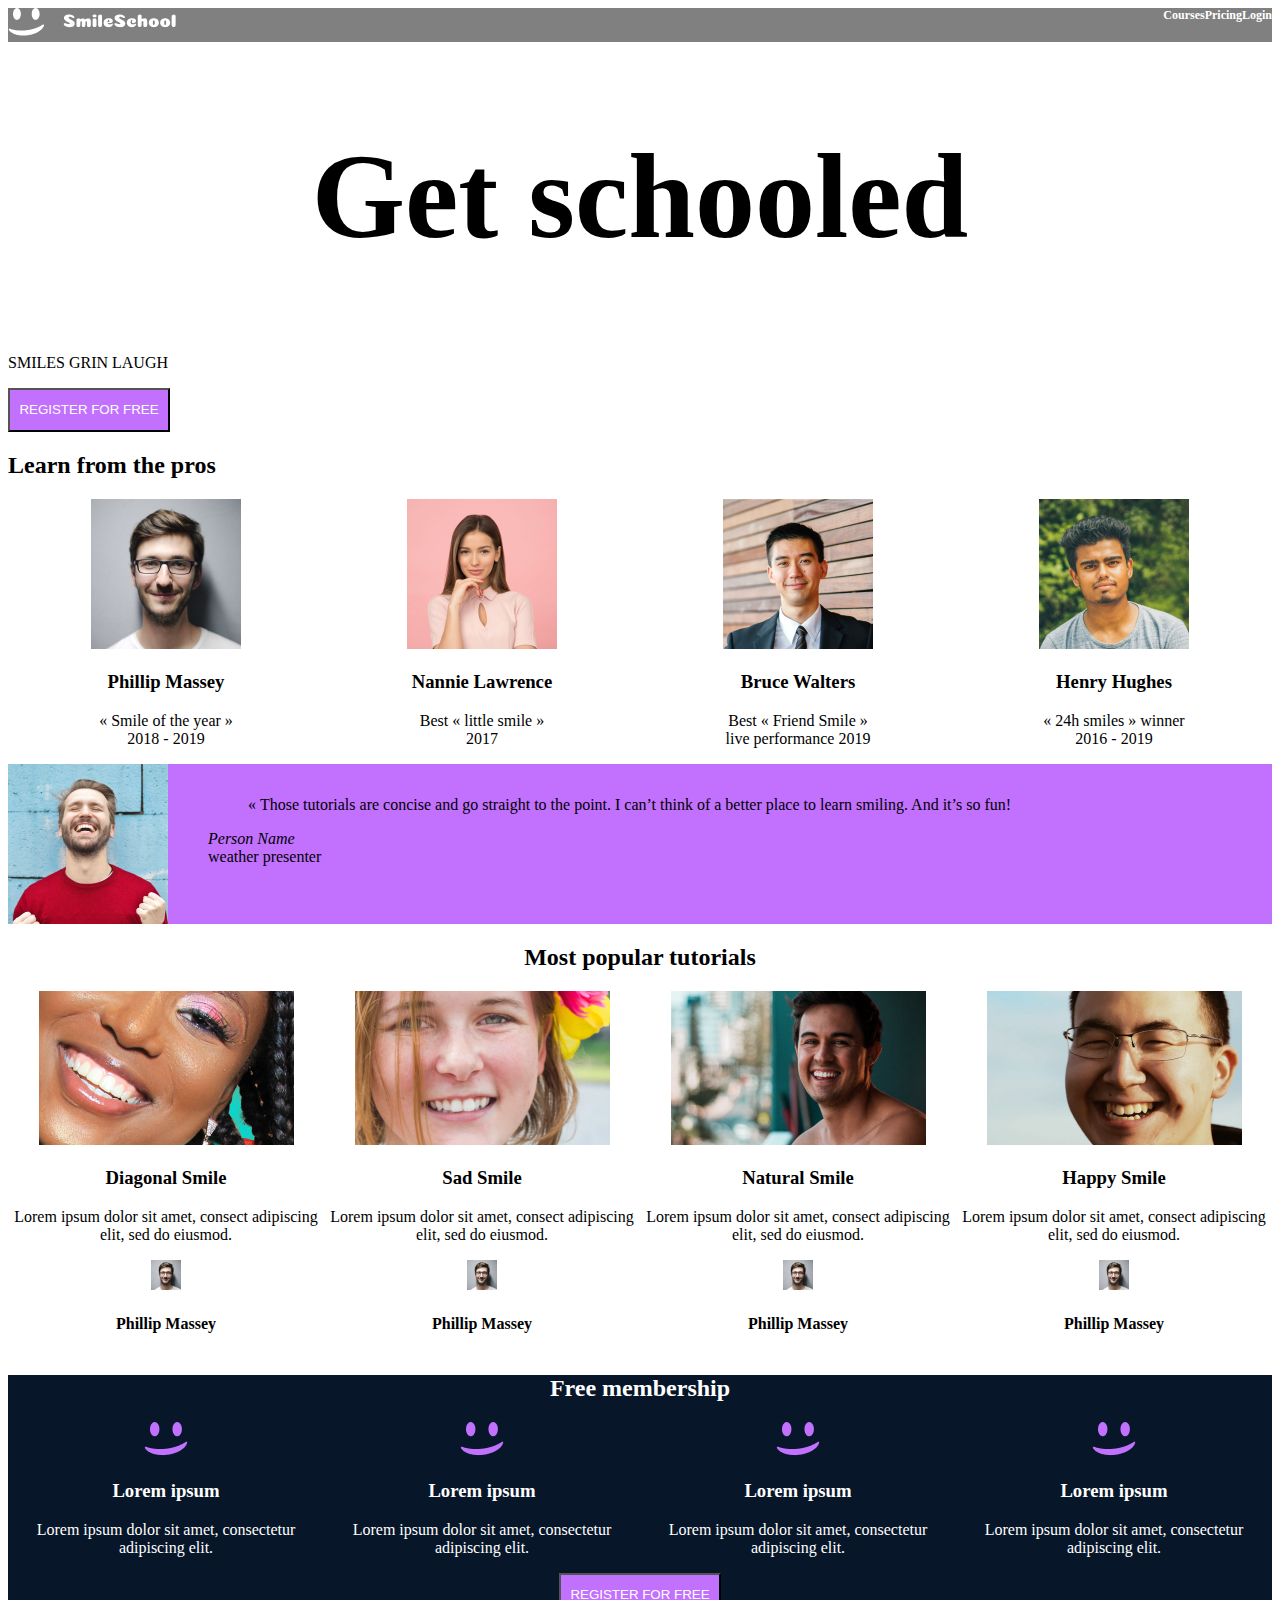
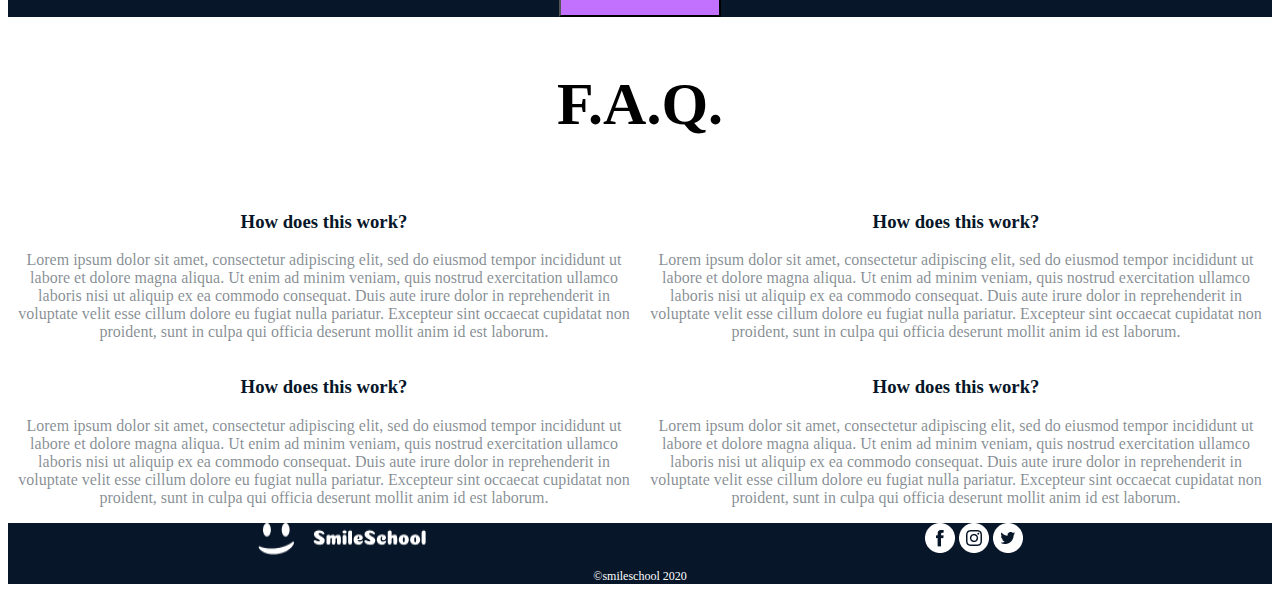
==== html_advanced/index.html @ f19cef33 "Add the Smiles website's styles and images" ====
<!DOCTYPE html>
<html lang="en">
<head>
    <link rel="stylesheet" href="../css_advanced/styles.css">
    <meta charset="utf-8">
    <meta  name="viewport" content="width=device-width">
    
    <title>Get schooled</title>
</head>
<body>
    <header>
        <div id="header-div">
            <a href=""><img src="../images/logo.png" alt="Smile School logo"></a>
            <div id="header-menu">
                <a href="">Courses</a>
                <a href="">Pricing</a>
                <a href="">Login</a>
            </div>
        </div>
    </header>
    <main>
        <!-- BANNER SECTION-->

        <section id="banner-section">
            <div>
                <h1>Get schooled</h1>
                <p>SMILES GRIN LAUGH</p>
                <button class="register-button">REGISTER FOR FREE</button>
            </div>
            <div>
                <h2>Learn from the pros</h2>
                <div id="pros-div">
                    <div>
                        <img src="../images/pros/0.png" alt="Phillip's photo">
                        <h3>Phillip Massey</h3>
                        <p>
                            « Smile of the year »
                            <br>
                            2018 - 2019
                        </p>
                    </div>
                    <div>
                        <img src="../images/pros/1.png" alt="Nannie's photo">
                        <h3>Nannie Lawrence</h3>
                        <p>
                            Best « little smile »
                            <br>
                            2017
                        </p>
                    </div>
                    <div>
                        <img src="../images/pros/2.png" alt="Bruce's photo">
                        <h3>Bruce Walters</h3>
                        <p>
                            Best « Friend Smile »
                            <br>
                            live performance 2019
                        </p>
                    </div>
                    <div>
                        <img src="../images/pros/3.png" alt="Henry's photo">
                        <h3>Henry Hughes</h3>
                        <p>
                            « 24h smiles » winner
                            <br>
                            2016 - 2019
                        </p>
                    </div>
                </div>
            </div>
        </section>
        <!-- QUOTE BLOCK -->

        <section id="quote-section">
            <div>
                <img src="../images/testimony_profile.png" alt="weather presenter's photo">
                <figure>
                    <blockquote>
                        « Those tutorials are concise and go straight to the point. I can’t think of a better place to learn smiling. And it’s so fun!
                    </blockquote>
                    <cite>Person Name</cite>
                    <figcaption>weather presenter</figcaption>
                </figure>
            </div>
        </section>

        <!-- VIDEOS SECTION -->

        <section id="videos-section">
            <h2>Most popular tutorials</h2>
            <div id="videos-block">
                <div class="video-block">
                    <img src="../images/tutorials/thumbnails/0.png" alt="">
                    <h3>Diagonal Smile</h3>
                    <p>Lorem ipsum dolor sit amet, consect adipiscing elit, sed do eiusmod.</p>
                    <div class="author-block">
                        <img src="../images/tutorials/authors/0.png" alt="Phillip Massey's photo">
                        <h4>Phillip Massey</h4>
                    </div>
                </div>
                <div class="video-block">
                    <img src="../images/tutorials/thumbnails/1.png" alt="">
                    <h3>Sad Smile</h3>
                    <p>Lorem ipsum dolor sit amet, consect adipiscing elit, sed do eiusmod.</p>
                    <div class="author-block">
                        <img src="../images/tutorials/authors/0.png" alt="">
                        <h4>Phillip Massey</h4>
                    </div>
                </div>
                <div class="video-block">
                    <img src="../images/tutorials/thumbnails/2.png" alt="">
                    <h3>Natural Smile</h3>
                    <p>Lorem ipsum dolor sit amet, consect adipiscing elit, sed do eiusmod.</p>
                    <div class="author-block">
                        <img src="../images/tutorials/authors/0.png" alt="">
                        <h4>Phillip Massey</h4>
                    </div>
                </div>
                <div class="video-block">
                    <img src="../images/tutorials/thumbnails/3.png" alt="">
                    <h3>Happy Smile</h3>
                    <p>Lorem ipsum dolor sit amet, consect adipiscing elit, sed do eiusmod.</p>
                    <div class="author-block">
                        <img src="../images/tutorials/authors/0.png" alt="">
                        <h4>Phillip Massey</h4>
                    </div>
                </div>
            </div>
        </section>

        <section id="membership-section">
            <h2>Free membership</h2>
            <div id="memberships-list">
                <div>
                    <img src="../images/smile.png" alt="Smile School's logo, without text">
                    <h3>Lorem ipsum</h3>
                    <p>Lorem ipsum dolor sit amet, consectetur adipiscing elit.</p>
                </div>
                <div>
                    <img src="../images/smile.png" alt="Smile School's logo, without text">
                    <h3>Lorem ipsum</h3>
                    <p>Lorem ipsum dolor sit amet, consectetur adipiscing elit.</p>
                </div>
                <div>
                    <img src="../images/smile.png" alt="Smile School's logo, without text">
                    <h3>Lorem ipsum</h3>
                    <p>Lorem ipsum dolor sit amet, consectetur adipiscing elit.</p>
                </div>
                <div>
                    <img src="../images/smile.png" alt="Smile School's logo, without text">
                    <h3>Lorem ipsum</h3>
                    <p>Lorem ipsum dolor sit amet, consectetur adipiscing elit.</p>
                </div>
            </div>
            <button class="register-button">REGISTER FOR FREE</button>
        </section>

        <section id="FAQ-section">
            <h2>F.A.Q.</h2>
            <div class="FAQ-row-block">
                <div class="FAQ-item-block">
                    <h3>How does this work?</h3>
                    <p>Lorem ipsum dolor sit amet, consectetur adipiscing elit, sed do eiusmod tempor incididunt ut labore et dolore magna aliqua. Ut enim ad minim veniam, quis nostrud exercitation ullamco laboris nisi ut aliquip ex ea commodo consequat. Duis aute irure dolor in reprehenderit in voluptate velit esse cillum dolore eu fugiat nulla pariatur. Excepteur sint occaecat cupidatat non proident, sunt in culpa qui officia deserunt mollit anim id est laborum.</p>
                </div>
                <div class="FAQ-item-block">
                    <h3>How does this work?</h3>
                    <p>Lorem ipsum dolor sit amet, consectetur adipiscing elit, sed do eiusmod tempor incididunt ut labore et dolore magna aliqua. Ut enim ad minim veniam, quis nostrud exercitation ullamco laboris nisi ut aliquip ex ea commodo consequat. Duis aute irure dolor in reprehenderit in voluptate velit esse cillum dolore eu fugiat nulla pariatur. Excepteur sint occaecat cupidatat non proident, sunt in culpa qui officia deserunt mollit anim id est laborum.</p>
                </div>
            </div>
            <div class="FAQ-row-block">
                <div class="FAQ-item-block">
                    <h3>How does this work?</h3>
                    <p>Lorem ipsum dolor sit amet, consectetur adipiscing elit, sed do eiusmod tempor incididunt ut labore et dolore magna aliqua. Ut enim ad minim veniam, quis nostrud exercitation ullamco laboris nisi ut aliquip ex ea commodo consequat. Duis aute irure dolor in reprehenderit in voluptate velit esse cillum dolore eu fugiat nulla pariatur. Excepteur sint occaecat cupidatat non proident, sunt in culpa qui officia deserunt mollit anim id est laborum.</p>
                </div>
                <div class="FAQ-item-block">
                    <h3>How does this work?</h3>
                    <p>Lorem ipsum dolor sit amet, consectetur adipiscing elit, sed do eiusmod tempor incididunt ut labore et dolore magna aliqua. Ut enim ad minim veniam, quis nostrud exercitation ullamco laboris nisi ut aliquip ex ea commodo consequat. Duis aute irure dolor in reprehenderit in voluptate velit esse cillum dolore eu fugiat nulla pariatur. Excepteur sint occaecat cupidatat non proident, sunt in culpa qui officia deserunt mollit anim id est laborum.</p>
                </div>
            </div>
        </section>
    </main>
    <footer>
        <div>
            <div id="footer-row-block">
                <img src="../images/logo.png" alt="Smile School's logo, with its name">
                <div>
                    <a href=""><img src="../images/footer/Facebook_White.png" alt="Facebook logo"></a>
                    <a href=""><img src="../images/footer/Instagram_White.png" alt="Instagram logo"></a>
                    <a href=""><img src="../images/footer/Twitter_White.png" alt="Twitter logo"></a>
                </div>
            </div>
            <p id="footer-copyright">©smileschool 2020</p>
        </div>
    </footer>
</body>
</html>
---- css_advanced/styles.css ----
header {
    color: #FFFFFF;
    background-color: grey;
}

#header-div {
    display: flex;
    justify-content: space-between;
}

#header-menu {
    display: flex;
    justify-content: space-between;
}

header a {
    font-family: "Source Sans Pro";
    font-weight: 700;
    font-size: 12px;
    line-height: 15.08px;
    text-decoration: none;
    color: #FFFFFF;
}

h1 {
    font-family: "Source Sans Pro";
    font-size: 120px;
    line-height: 150.84px;
    text-align: center;
}

#pros-div {
    display: flex;
    justify-content: space-around;
}

#pros-div div {
    text-align: center;
}

.register-button {
    color: #FFFFFF;
    width: 162px;
    height: 44px;
    background-color: #C271FF;
}

#quote-section {
    background-color: #C271FF;
}
#quote-section div {
    display: flex;
}

#videos-section {
    text-align: center;
}
#videos-block {
    display: flex;
    justify-content: space-around;
}

#membership-section {
    color: #FFFFFF;
    background-color: #071629;
    text-align: center;
}

#memberships-list {
    display: flex;
    justify-content: space-around;
}

#FAQ-section {
    text-align: center;
}

#FAQ-section h2 {
    font-family: "Source Sans Pro";
    font-weight: 300px;
    font-size: 60px;
    line-height: 75.42px;
}

.FAQ-row-block {
    display: flex;
    justify-content: space-around;
}

.FAQ-item-block h3 {
    color: #071629;
}

.FAQ-item-block p {
    color: #07162980;
}

footer {
    background-color: #071629;
    text-align: center;
}
#footer-row-block {
    display: flex;
    justify-content: space-around;
}

#footer-copyright {
    font-family: "Source Sans Pro";
    font-weight: 400;
    font-size: 12px;
    line-height: 15.08px;
    color: #FFFFFF;
}
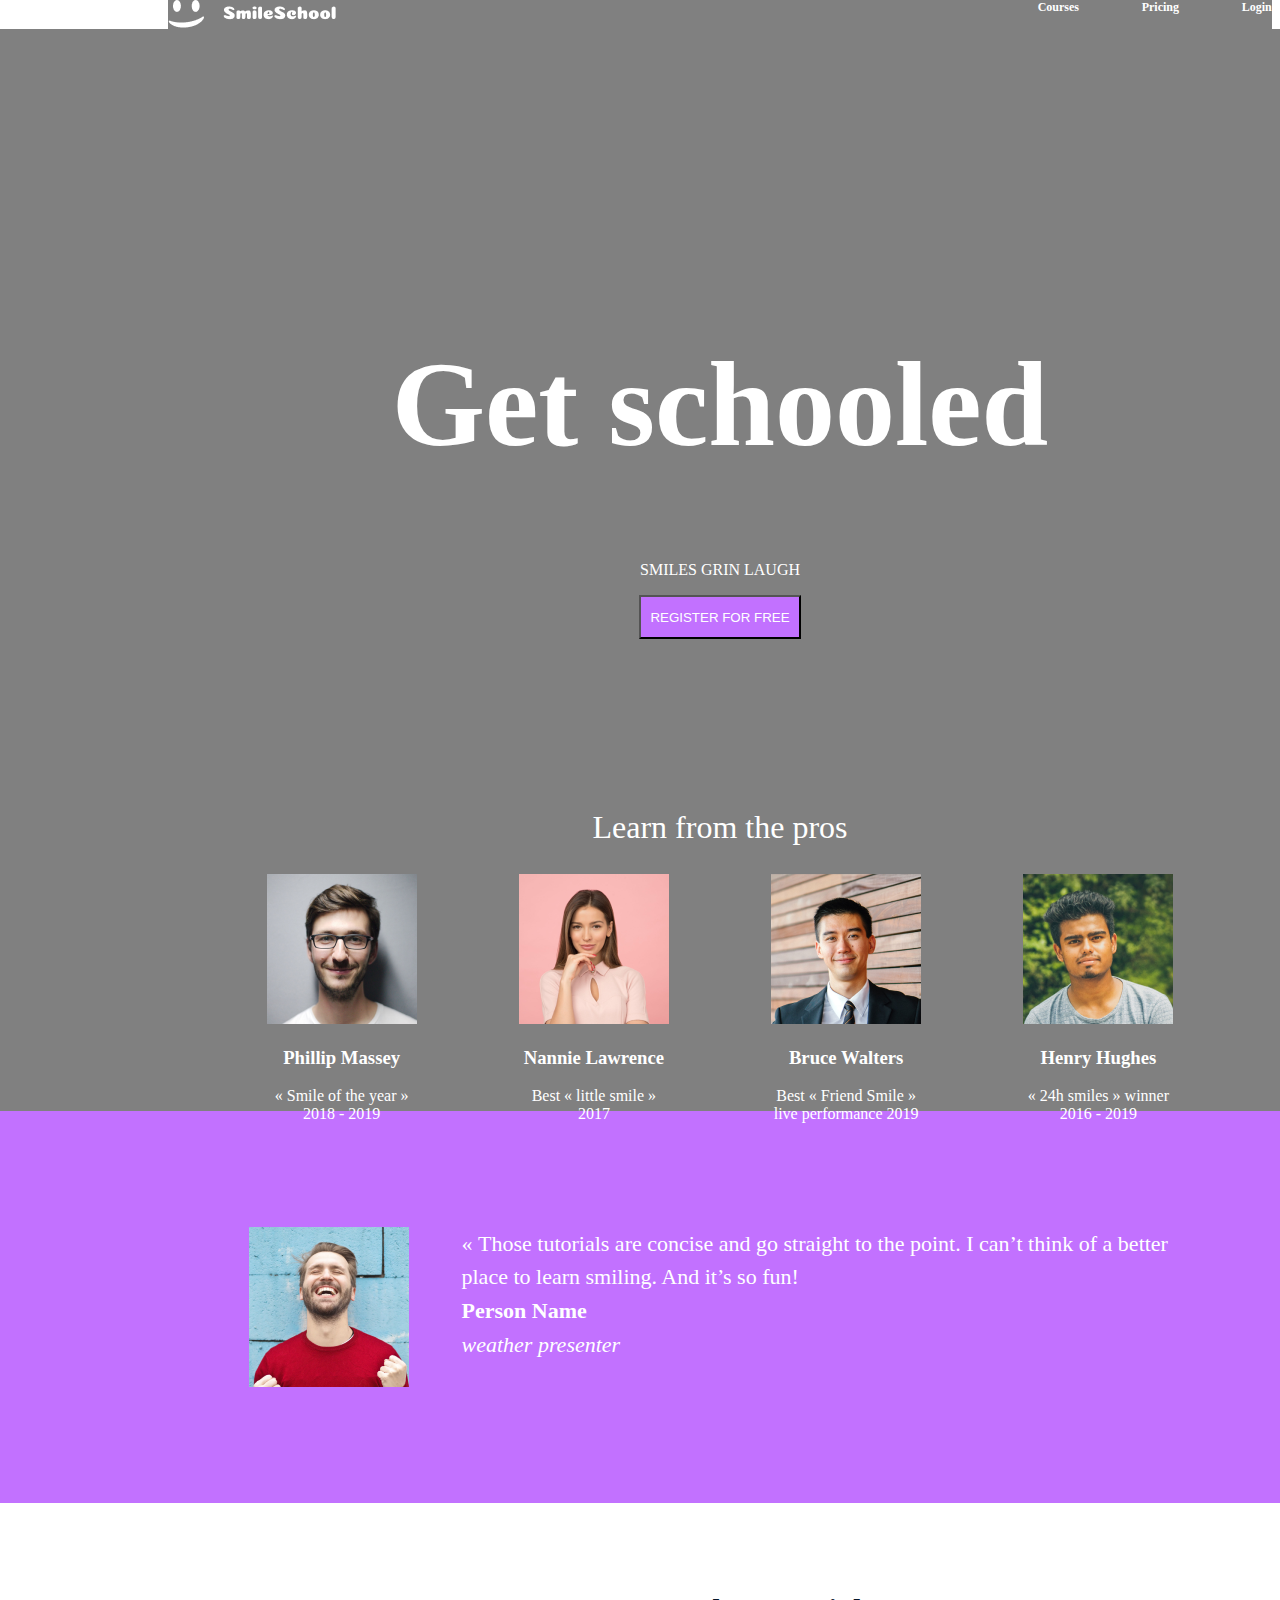
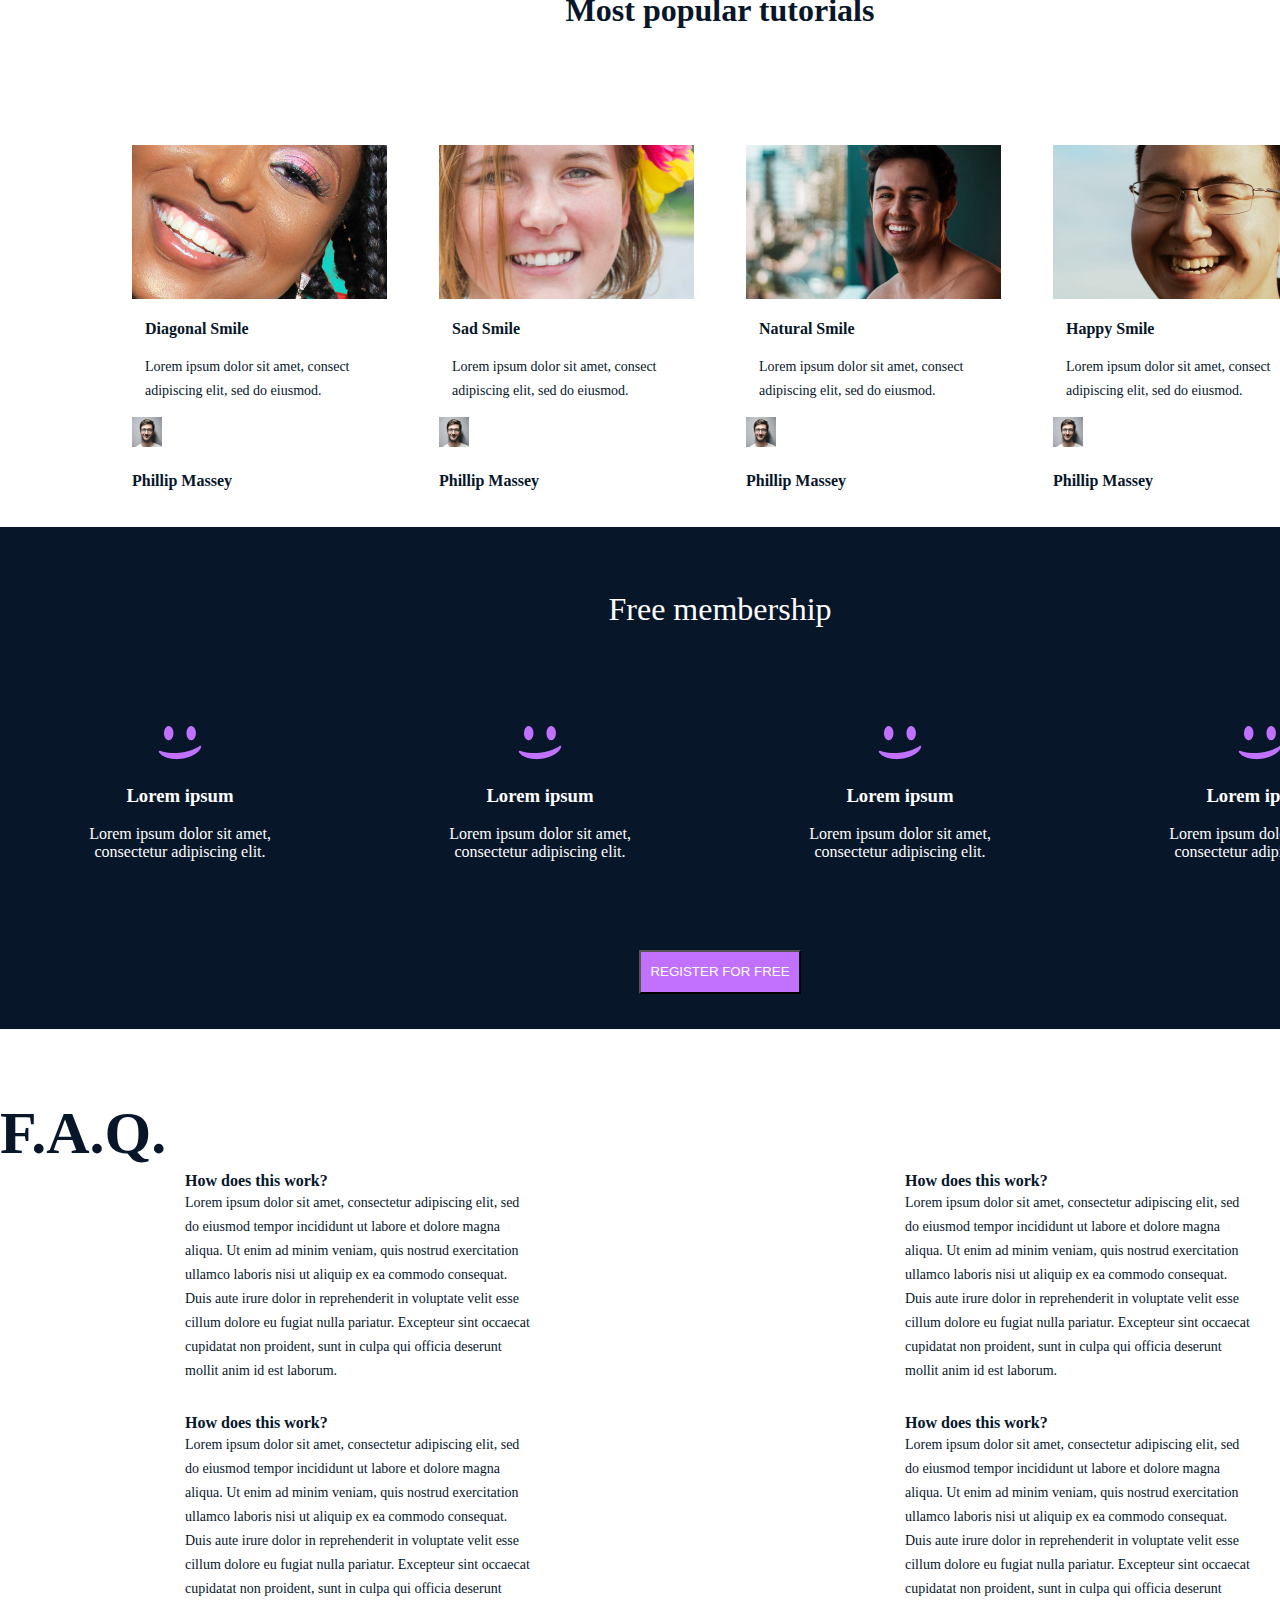
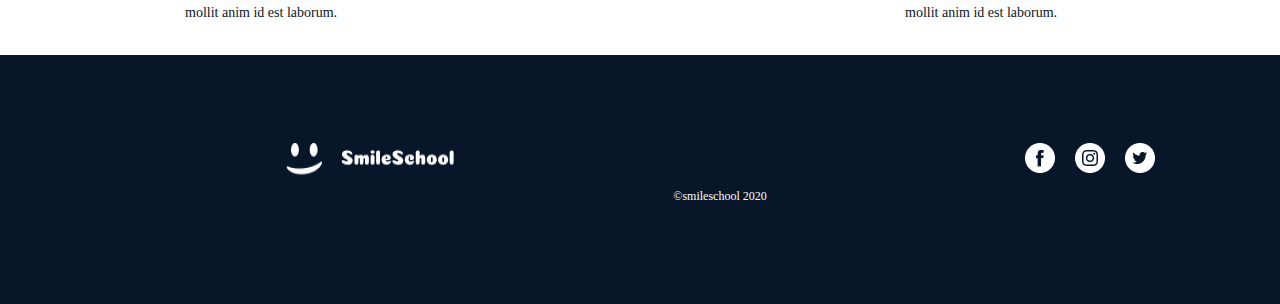
==== commit 9baeb561: "Center items" ====
--- a/html_advanced/index.html
+++ b/html_advanced/index.html
@@ -27,9 +27,9 @@
                 <p>SMILES GRIN LAUGH</p>
                 <button class="register-button">REGISTER FOR FREE</button>
             </div>
-            <div>
+            <div id="pros-div">
                 <h2>Learn from the pros</h2>
-                <div id="pros-div">
+                <div id="pros-quotes-div">
                     <div>
                         <img src="../images/pros/0.png" alt="Phillip's photo">
                         <h3>Phillip Massey</h3>
@@ -131,22 +131,22 @@
         <section id="membership-section">
             <h2>Free membership</h2>
             <div id="memberships-list">
-                <div>
+                <div class="membership">
                     <img src="../images/smile.png" alt="Smile School's logo, without text">
                     <h3>Lorem ipsum</h3>
                     <p>Lorem ipsum dolor sit amet, consectetur adipiscing elit.</p>
                 </div>
-                <div>
+                <div class="membership">
                     <img src="../images/smile.png" alt="Smile School's logo, without text">
                     <h3>Lorem ipsum</h3>
                     <p>Lorem ipsum dolor sit amet, consectetur adipiscing elit.</p>
                 </div>
-                <div>
+                <div class="membership">
                     <img src="../images/smile.png" alt="Smile School's logo, without text">
                     <h3>Lorem ipsum</h3>
                     <p>Lorem ipsum dolor sit amet, consectetur adipiscing elit.</p>
                 </div>
-                <div>
+                <div class="membership">
                     <img src="../images/smile.png" alt="Smile School's logo, without text">
                     <h3>Lorem ipsum</h3>
                     <p>Lorem ipsum dolor sit amet, consectetur adipiscing elit.</p>
@@ -183,7 +183,7 @@
         <div>
             <div id="footer-row-block">
                 <img src="../images/logo.png" alt="Smile School's logo, with its name">
-                <div>
+                <div id="footer-sites">
                     <a href=""><img src="../images/footer/Facebook_White.png" alt="Facebook logo"></a>
                     <a href=""><img src="../images/footer/Instagram_White.png" alt="Instagram logo"></a>
                     <a href=""><img src="../images/footer/Twitter_White.png" alt="Twitter logo"></a>
--- a/css_advanced/styles.css
+++ b/css_advanced/styles.css
@@ -1,4 +1,15 @@
+body {
+    width: 1440px;
+    margin: 0;
+    padding: 0;
+}
+
 header {
+    width: 1103.41px;
+    height: 29.46px;
+
+    margin: auto;
+
     color: #FFFFFF;
     background-color: grey;
 }
@@ -6,9 +17,12 @@
 #header-div {
     display: flex;
     justify-content: space-between;
+    margin: auto;
 }
 
 #header-menu {
+    width: 234px;
+    height: 15px;
     display: flex;
     justify-content: space-between;
 }
@@ -22,6 +36,15 @@
     color: #FFFFFF;
 }
 
+#banner-section {
+    color: #FFFFFF;
+    background-color: grey;
+
+    text-align: center;
+
+    padding-top: 220px;
+}
+
 h1 {
     font-family: "Source Sans Pro";
     font-size: 120px;
@@ -29,57 +52,176 @@
     text-align: center;
 }
 
+#banner-section h2 {
+    font-family: "Source Sans Pro";
+    font-weight: 300;
+    font-size: 32px;
+    line-height: 40.22px;
+    color: #FFFFFF;
+}
+
 #pros-div {
-    display: flex;
-    justify-content: space-around;
-}
-
-#pros-div div {
+    margin-top: 168px;
+}
+
+#pros-quotes-div {
+    width: 1009px;
+    height: 237px;
+
+    margin-top: 87px;
+    margin-bottom: 87px;
+
+    display: flex;
+    justify-content: space-around;
+    margin: auto;
+}
+
+#pros-quotes-div div {
     text-align: center;
 }
 
 .register-button {
     color: #FFFFFF;
+    background-color: #C271FF;
+
     width: 162px;
     height: 44px;
+
+    align-self: center;
+}
+
+#quote-section {
+    height: 392px;
+
+    color: #FFFFFF;
     background-color: #C271FF;
-}
-
-#quote-section {
-    background-color: #C271FF;
+
+    display: flex;
+    align-items: center;
+
+    font-family: "Source Sans Pro";
+    font-weight: 400;
+    font-size: 22px;
+    line-height: 33.6px;
 }
 #quote-section div {
     display: flex;
+    width: 943px;
+    height: 160px;
+    margin: auto;
+    justify-content: space-between;
+}
+#quote-section * {
+    margin: 0px;
+    padding: 0px;
+}
+#quote-section blockquote {
+    font-weight: 400;
+    font-size: 22px;
+    line-height: 33.6px;
+}
+#quote-section figure {
+    margin: 0px;
+    text-align: left;
+    width: 730px;
+    height: 158px;
+}
+#quote-section cite {
+    font-weight: 700;
+    font-style: normal;
+}
+#quote-section figcaption {
+    font-style: italic;
 }
 
 #videos-section {
     text-align: center;
+
+    color: #071629;
+
+    width: 1228px;
+    height: 450px;
+    margin: auto;
+    margin-top: 87px;
+    margin-bottom: 87px;
+}
+#videos-section h2 {
+    font-family: "Source Sans Pro";
+    font-weight: 700;
+    font-size: 32px;
+    line-height: 40.22px;
 }
 #videos-block {
     display: flex;
     justify-content: space-around;
+    margin-top: 115px;
+    text-align: left;
+}
+.video-block {
+    width: 255px;
+    height: 335px;
+}
+.video-block h3 {
+    color: #071629;
+
+    font-weight: 700;
+    font-size: 16px;
+    line-height: 20.11px;
+
+    margin-left: 13px;
+}
+.video-block p {
+    color: #071629;
+
+    margin-left: 13px;
+
+    font-weight: 400;
+    font-size: 14px;
+    line-height: 24px;
 }
 
 #membership-section {
     color: #FFFFFF;
     background-color: #071629;
     text-align: center;
-}
-
+
+    height: 502px;
+
+    display: flex;
+    flex-direction: column;
+    justify-content: space-around;
+}
+
+#membership-section h2 {
+    font-weight: 300;
+    font-size: 32px;
+    line-height: 40.22px;
+}
+
+.membership {
+    width: 257px;
+    height: 153px;
+}
 #memberships-list {
     display: flex;
     justify-content: space-around;
 }
 
 #FAQ-section {
-    text-align: center;
+    margin-top: 67px;
+
+    color: #071629;
+}
+#FAQ-section * {
+    margin: 0px;
 }
 
 #FAQ-section h2 {
-    font-family: "Source Sans Pro";
     font-weight: 300px;
     font-size: 60px;
     line-height: 75.42px;
+
+    align-self: center;
 }
 
 .FAQ-row-block {
@@ -87,17 +229,41 @@
     justify-content: space-around;
 }
 
+.FAQ-item-block {
+    width: 350px;
+    height: 242px;
+}
+
 .FAQ-item-block h3 {
-    color: #071629;
+    margin-bottom: 30px;
+
+    font-weight: 700;
+    font-size: 16px;
+    line-height: 20.11px;
 }
 
 .FAQ-item-block p {
-    color: #07162980;
+    font-weight: 400;
+    font-size: 14px;
+    line-height: 24px;
 }
 
 footer {
+    height: 249px;
+
     background-color: #071629;
     text-align: center;
+
+    display: flex;
+    flex-direction: column;
+    justify-content: space-evenly;
+}
+
+#footer-sites {
+    width: 130px;
+
+    display: flex;
+    justify-content: space-between;
 }
 #footer-row-block {
     display: flex;
@@ -105,7 +271,6 @@
 }
 
 #footer-copyright {
-    font-family: "Source Sans Pro";
     font-weight: 400;
     font-size: 12px;
     line-height: 15.08px;
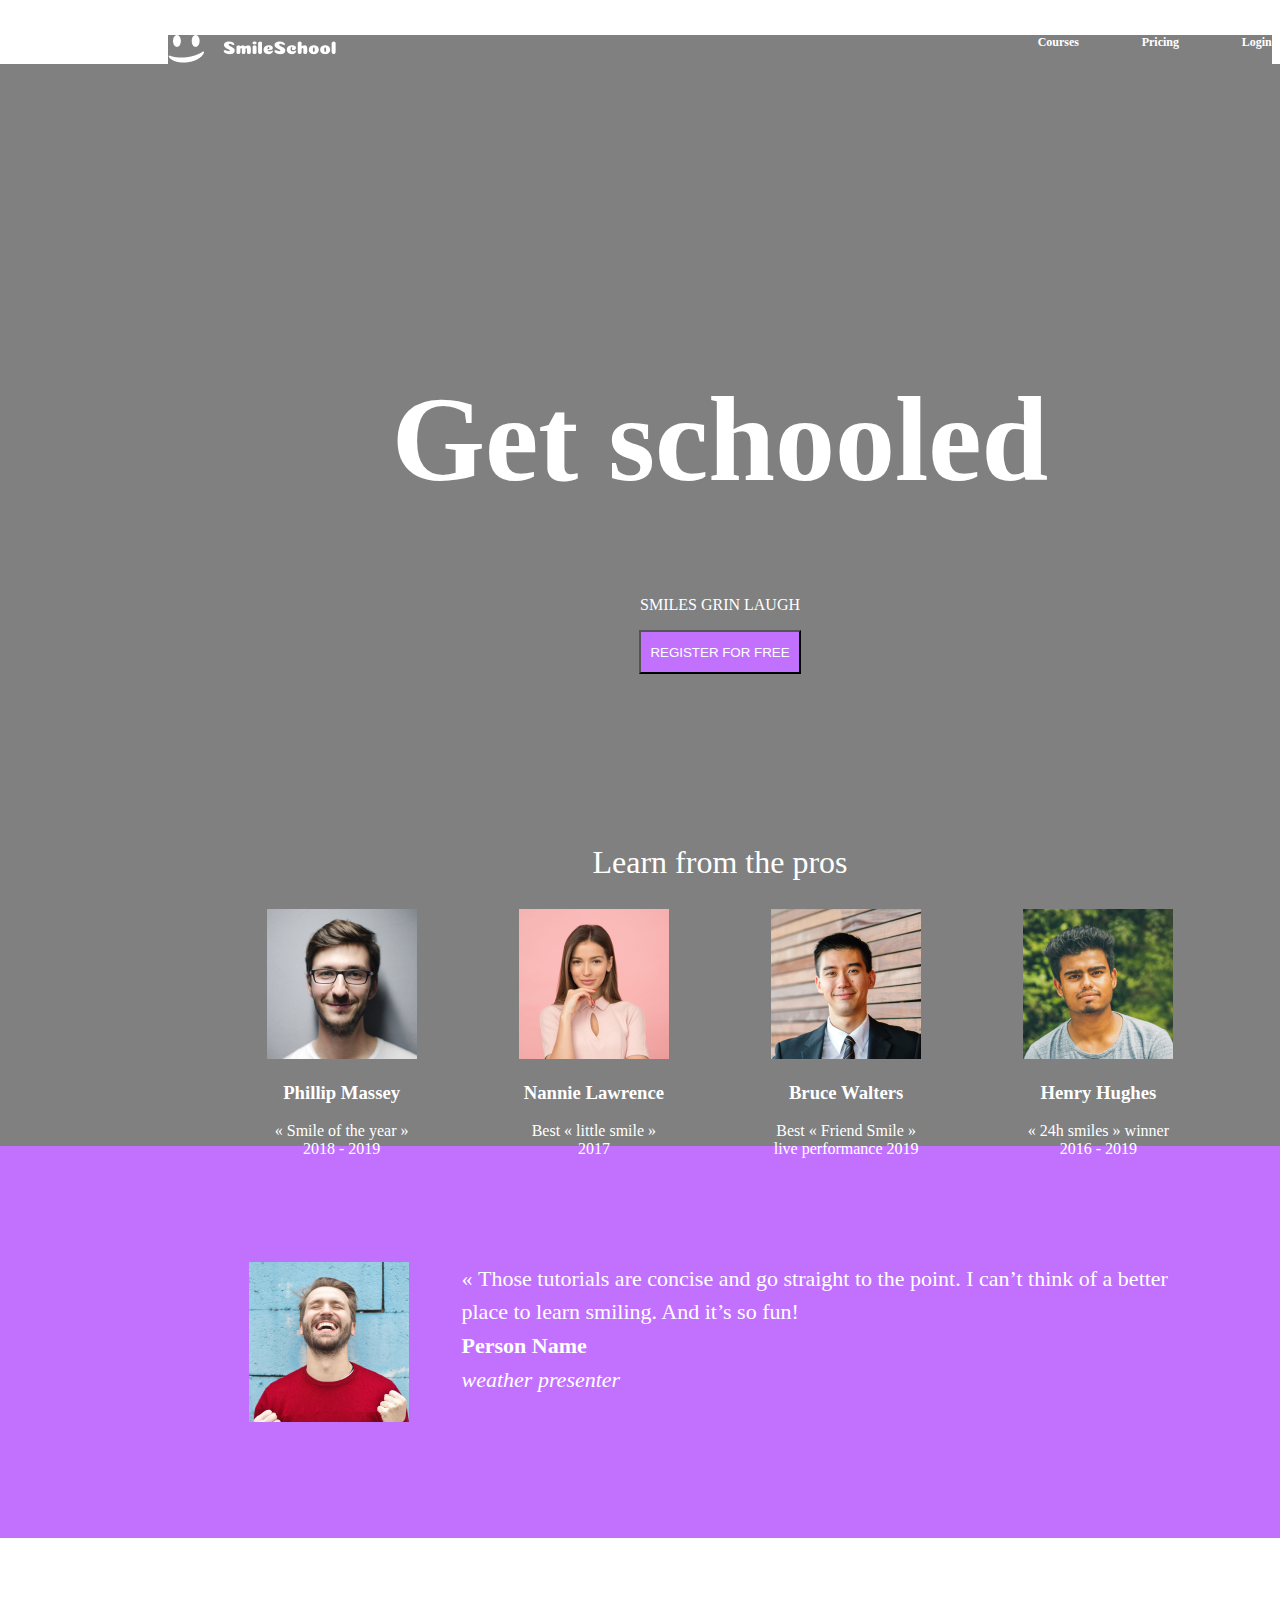
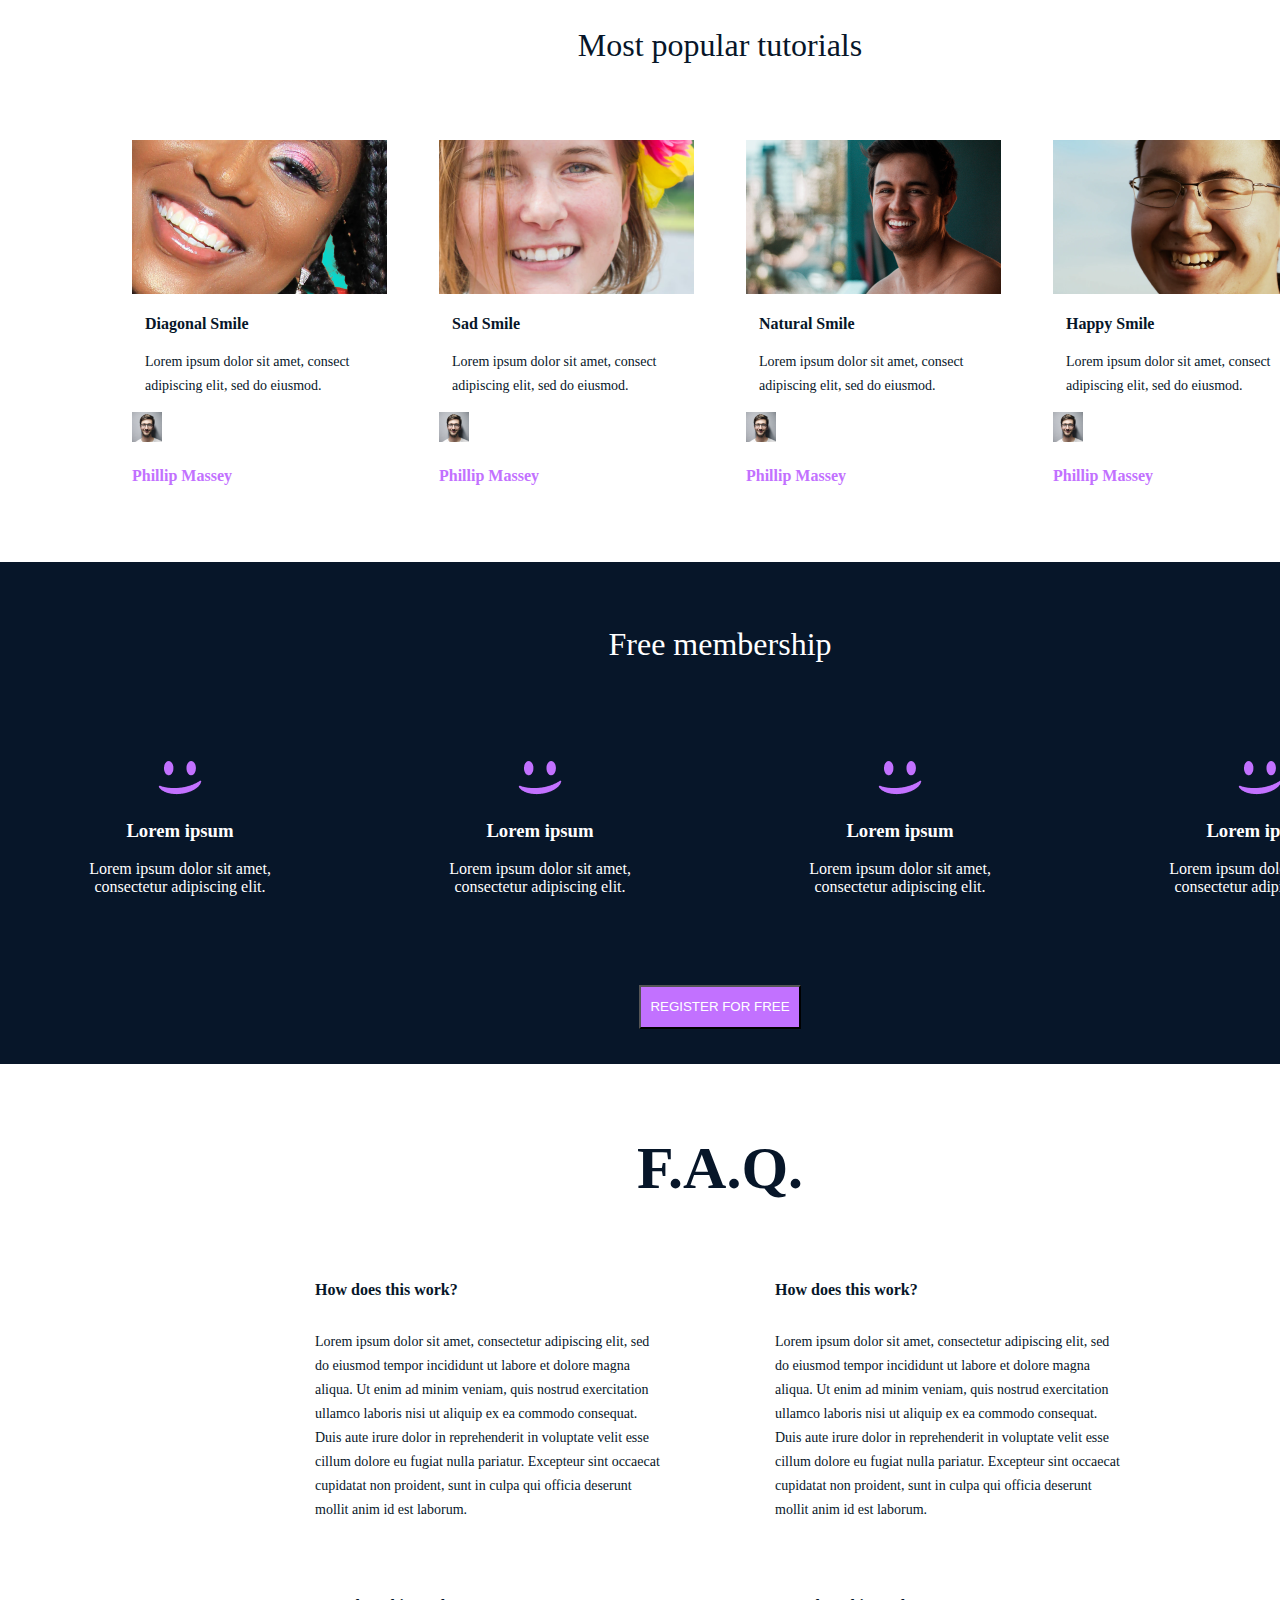
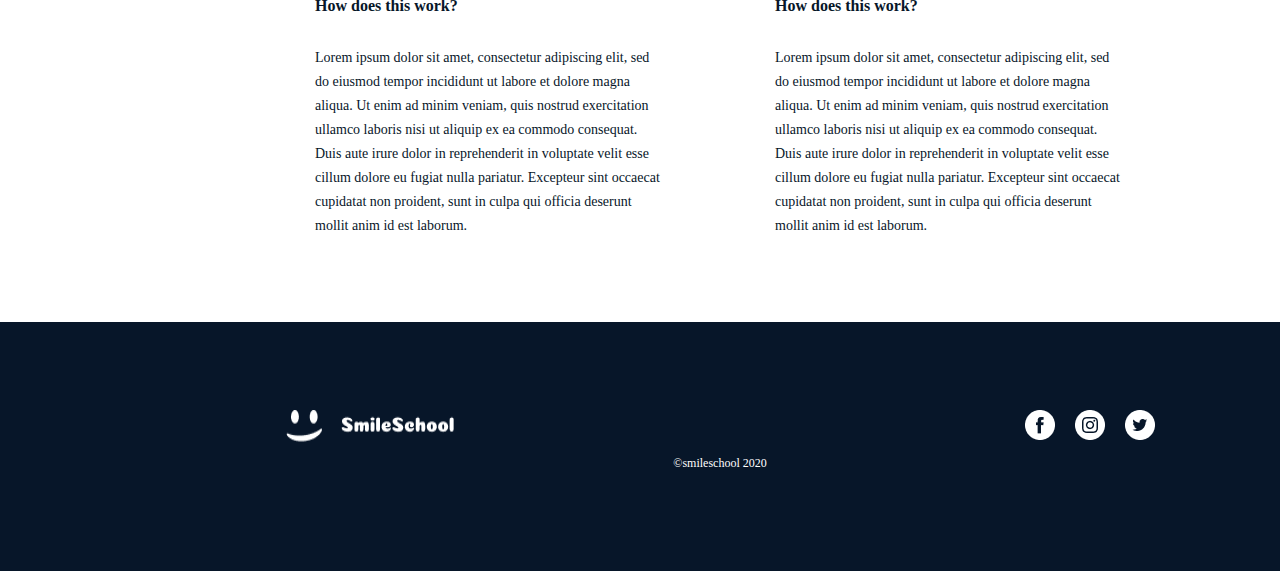
==== commit 2ba6b86c: "continue styling website" ====
--- a/html_advanced/index.html
+++ b/html_advanced/index.html
@@ -159,22 +159,22 @@
             <h2>F.A.Q.</h2>
             <div class="FAQ-row-block">
                 <div class="FAQ-item-block">
-                    <h3>How does this work?</h3>
-                    <p>Lorem ipsum dolor sit amet, consectetur adipiscing elit, sed do eiusmod tempor incididunt ut labore et dolore magna aliqua. Ut enim ad minim veniam, quis nostrud exercitation ullamco laboris nisi ut aliquip ex ea commodo consequat. Duis aute irure dolor in reprehenderit in voluptate velit esse cillum dolore eu fugiat nulla pariatur. Excepteur sint occaecat cupidatat non proident, sunt in culpa qui officia deserunt mollit anim id est laborum.</p>
+                    <h3 class="FAQ-question">How does this work?</h3>
+                    <p class="FAQ-answer">Lorem ipsum dolor sit amet, consectetur adipiscing elit, sed do eiusmod tempor incididunt ut labore et dolore magna aliqua. Ut enim ad minim veniam, quis nostrud exercitation ullamco laboris nisi ut aliquip ex ea commodo consequat. Duis aute irure dolor in reprehenderit in voluptate velit esse cillum dolore eu fugiat nulla pariatur. Excepteur sint occaecat cupidatat non proident, sunt in culpa qui officia deserunt mollit anim id est laborum.</p>
                 </div>
                 <div class="FAQ-item-block">
-                    <h3>How does this work?</h3>
-                    <p>Lorem ipsum dolor sit amet, consectetur adipiscing elit, sed do eiusmod tempor incididunt ut labore et dolore magna aliqua. Ut enim ad minim veniam, quis nostrud exercitation ullamco laboris nisi ut aliquip ex ea commodo consequat. Duis aute irure dolor in reprehenderit in voluptate velit esse cillum dolore eu fugiat nulla pariatur. Excepteur sint occaecat cupidatat non proident, sunt in culpa qui officia deserunt mollit anim id est laborum.</p>
+                    <h3 class="FAQ-question">How does this work?</h3>
+                    <p class="FAQ-answer">Lorem ipsum dolor sit amet, consectetur adipiscing elit, sed do eiusmod tempor incididunt ut labore et dolore magna aliqua. Ut enim ad minim veniam, quis nostrud exercitation ullamco laboris nisi ut aliquip ex ea commodo consequat. Duis aute irure dolor in reprehenderit in voluptate velit esse cillum dolore eu fugiat nulla pariatur. Excepteur sint occaecat cupidatat non proident, sunt in culpa qui officia deserunt mollit anim id est laborum.</p>
                 </div>
             </div>
             <div class="FAQ-row-block">
                 <div class="FAQ-item-block">
-                    <h3>How does this work?</h3>
-                    <p>Lorem ipsum dolor sit amet, consectetur adipiscing elit, sed do eiusmod tempor incididunt ut labore et dolore magna aliqua. Ut enim ad minim veniam, quis nostrud exercitation ullamco laboris nisi ut aliquip ex ea commodo consequat. Duis aute irure dolor in reprehenderit in voluptate velit esse cillum dolore eu fugiat nulla pariatur. Excepteur sint occaecat cupidatat non proident, sunt in culpa qui officia deserunt mollit anim id est laborum.</p>
+                    <h3 class="FAQ-question">How does this work?</h3>
+                    <p class="FAQ-answer">Lorem ipsum dolor sit amet, consectetur adipiscing elit, sed do eiusmod tempor incididunt ut labore et dolore magna aliqua. Ut enim ad minim veniam, quis nostrud exercitation ullamco laboris nisi ut aliquip ex ea commodo consequat. Duis aute irure dolor in reprehenderit in voluptate velit esse cillum dolore eu fugiat nulla pariatur. Excepteur sint occaecat cupidatat non proident, sunt in culpa qui officia deserunt mollit anim id est laborum.</p>
                 </div>
                 <div class="FAQ-item-block">
-                    <h3>How does this work?</h3>
-                    <p>Lorem ipsum dolor sit amet, consectetur adipiscing elit, sed do eiusmod tempor incididunt ut labore et dolore magna aliqua. Ut enim ad minim veniam, quis nostrud exercitation ullamco laboris nisi ut aliquip ex ea commodo consequat. Duis aute irure dolor in reprehenderit in voluptate velit esse cillum dolore eu fugiat nulla pariatur. Excepteur sint occaecat cupidatat non proident, sunt in culpa qui officia deserunt mollit anim id est laborum.</p>
+                    <h3 class="FAQ-question">How does this work?</h3>
+                    <p class="FAQ-answer">Lorem ipsum dolor sit amet, consectetur adipiscing elit, sed do eiusmod tempor incididunt ut labore et dolore magna aliqua. Ut enim ad minim veniam, quis nostrud exercitation ullamco laboris nisi ut aliquip ex ea commodo consequat. Duis aute irure dolor in reprehenderit in voluptate velit esse cillum dolore eu fugiat nulla pariatur. Excepteur sint occaecat cupidatat non proident, sunt in culpa qui officia deserunt mollit anim id est laborum.</p>
                 </div>
             </div>
         </section>
--- a/css_advanced/styles.css
+++ b/css_advanced/styles.css
@@ -9,6 +9,7 @@
     height: 29.46px;
 
     margin: auto;
+    margin-top: 35.02px;
 
     color: #FFFFFF;
     background-color: grey;
@@ -114,11 +115,6 @@
 #quote-section * {
     margin: 0px;
     padding: 0px;
-}
-#quote-section blockquote {
-    font-weight: 400;
-    font-size: 22px;
-    line-height: 33.6px;
 }
 #quote-section figure {
     margin: 0px;
@@ -141,20 +137,26 @@
 
     width: 1228px;
     height: 450px;
+
     margin: auto;
     margin-top: 87px;
     margin-bottom: 87px;
+
+    display: flex;
+    flex-direction: column;
+    justify-content: space-between;
 }
 #videos-section h2 {
-    font-family: "Source Sans Pro";
-    font-weight: 700;
+    margin: 0;
+
+    font-family: "Source Sans Pro";
+    font-weight: 300;
     font-size: 32px;
     line-height: 40.22px;
 }
 #videos-block {
     display: flex;
     justify-content: space-around;
-    margin-top: 115px;
     text-align: left;
 }
 .video-block {
@@ -173,11 +175,17 @@
 .video-block p {
     color: #071629;
 
+    height: 48px;
+
     margin-left: 13px;
+    margin-right: 0;
 
     font-weight: 400;
     font-size: 14px;
     line-height: 24px;
+}
+.author-block h4 {
+    color: #C271FF;
 }
 
 #membership-section {
@@ -208,9 +216,20 @@
 }
 
 #FAQ-section {
+    margin: auto;
     margin-top: 67px;
+    margin-bottom: 84px;
+
+    width: 920px;
+    height: 707px;
+
+    display: flex;
+    flex-direction: column;
+    justify-content: space-between;
 
     color: #071629;
+
+    font-family: "Source Sans Pro";
 }
 #FAQ-section * {
     margin: 0px;
@@ -232,9 +251,13 @@
 .FAQ-item-block {
     width: 350px;
     height: 242px;
-}
-
-.FAQ-item-block h3 {
+
+    display: flex;
+    flex-direction: column;
+    justify-content: space-between;
+}
+
+.FAQ-question {
     margin-bottom: 30px;
 
     font-weight: 700;
@@ -242,7 +265,7 @@
     line-height: 20.11px;
 }
 
-.FAQ-item-block p {
+.FAQ-answer {
     font-weight: 400;
     font-size: 14px;
     line-height: 24px;
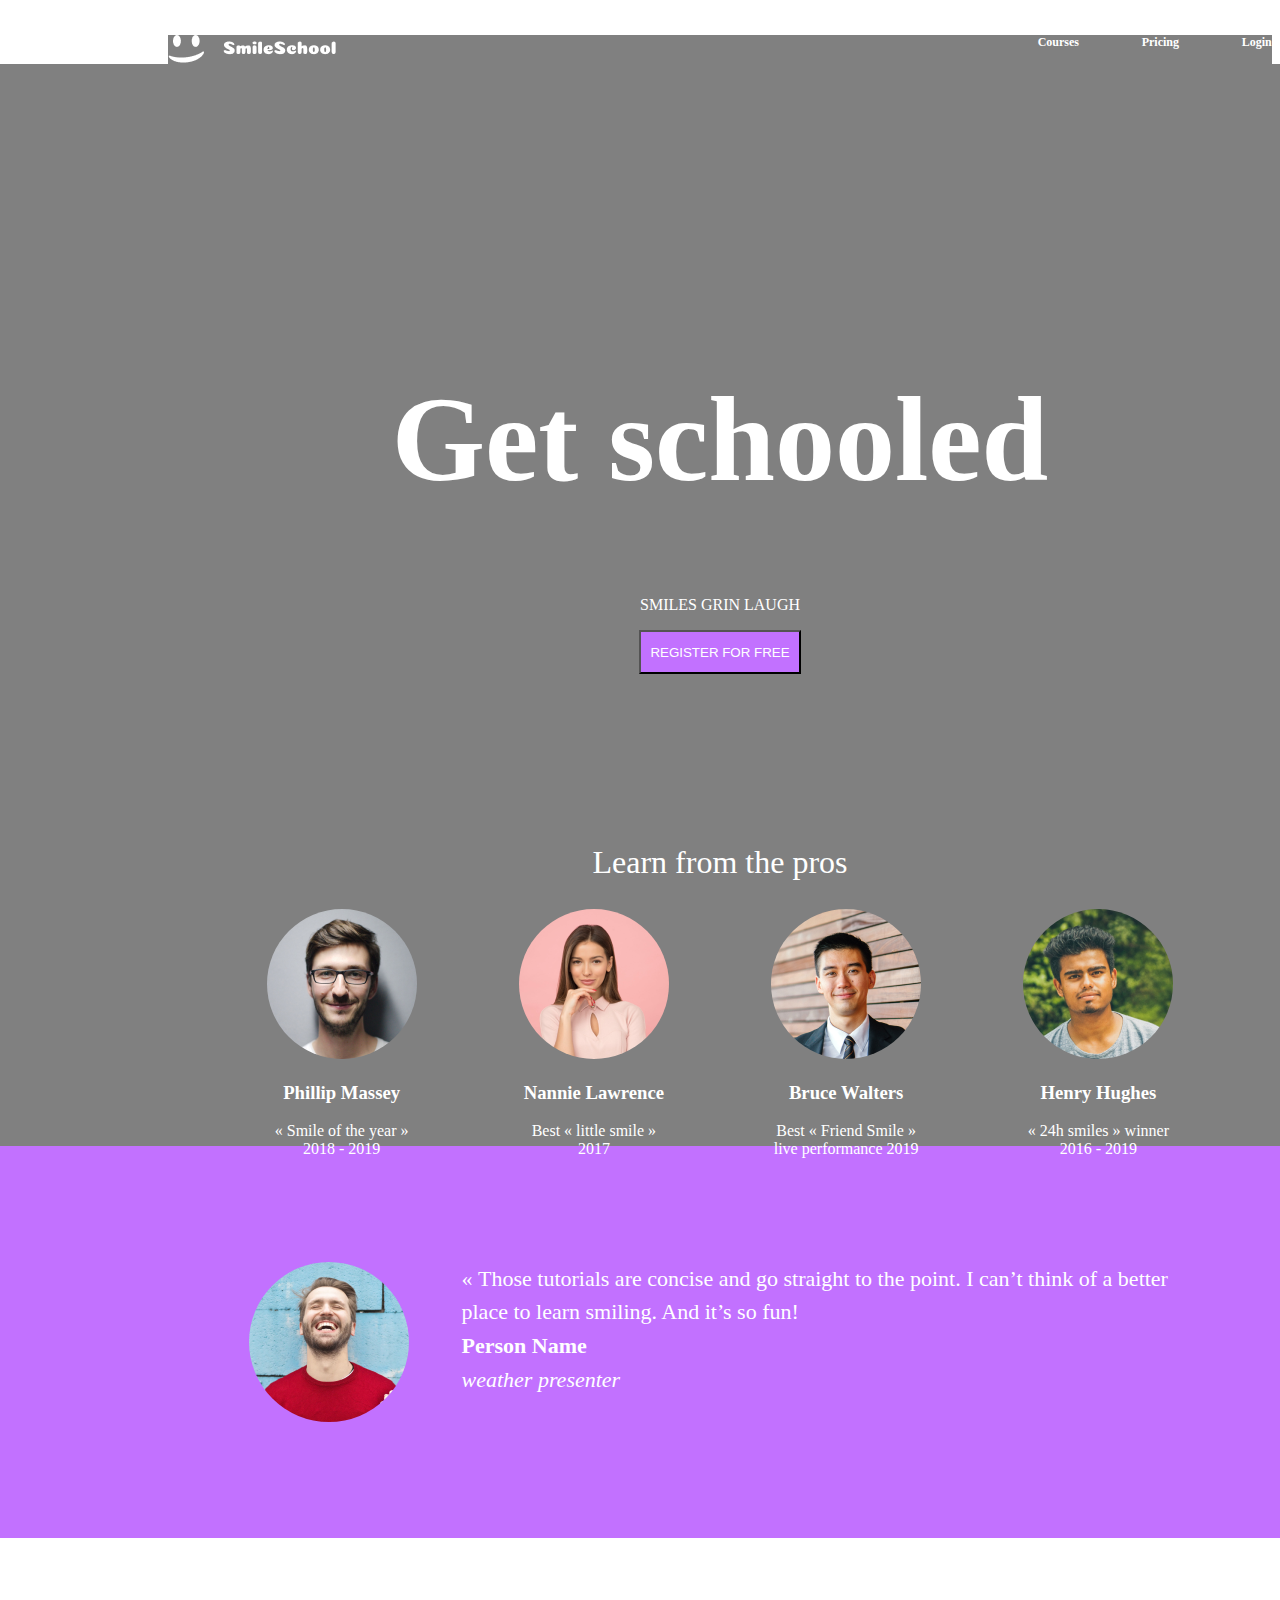
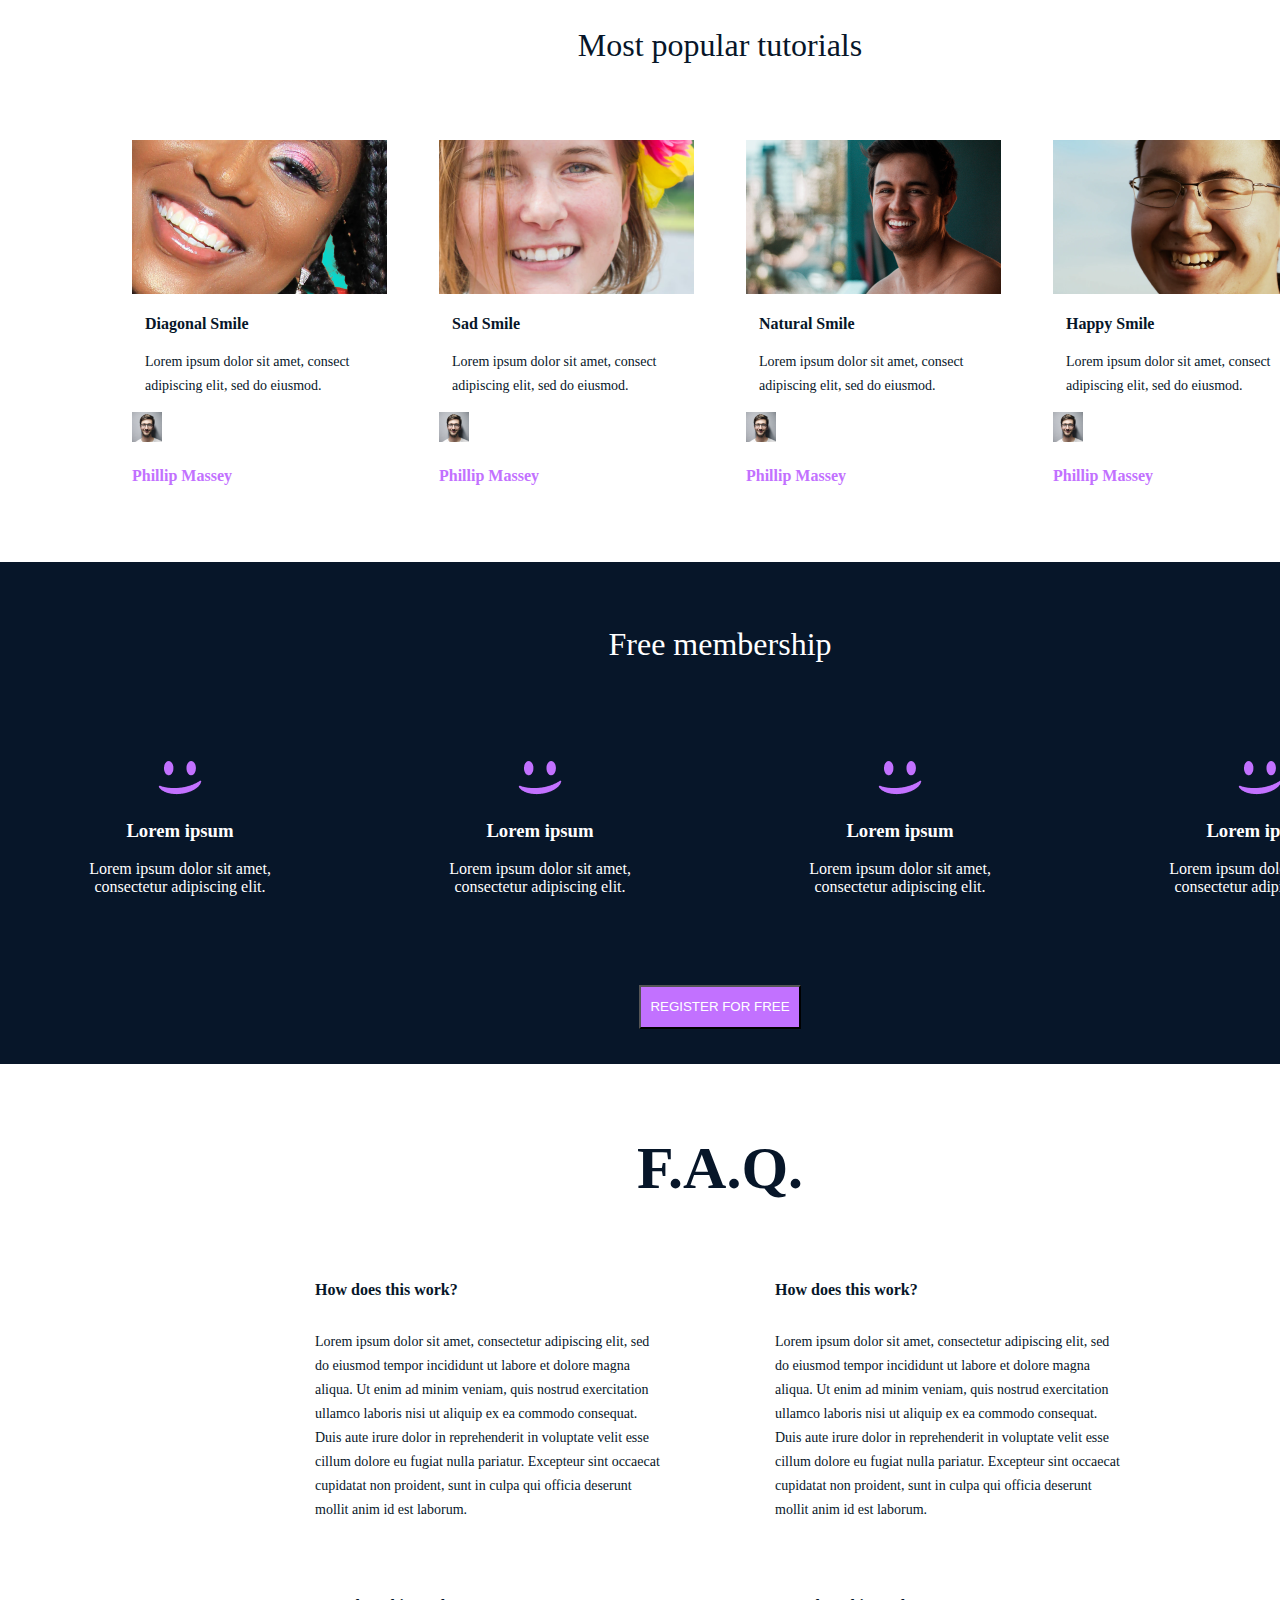
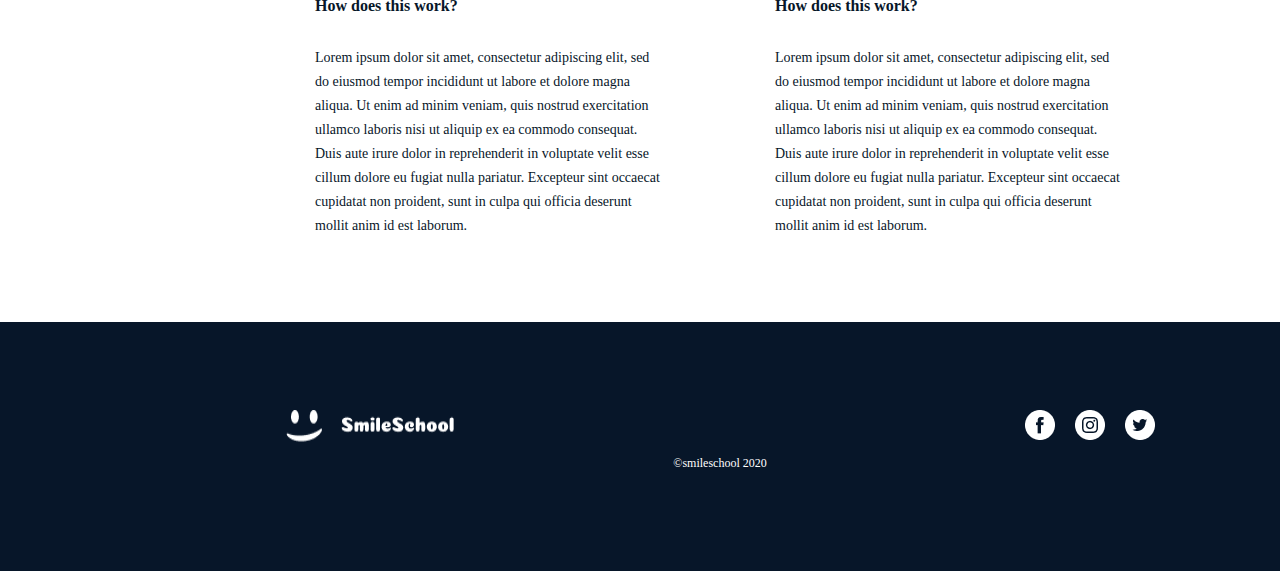
==== commit 69d65fb8: "Make photos round" ====
--- a/html_advanced/index.html
+++ b/html_advanced/index.html
@@ -31,7 +31,7 @@
                 <h2>Learn from the pros</h2>
                 <div id="pros-quotes-div">
                     <div>
-                        <img src="../images/pros/0.png" alt="Phillip's photo">
+                        <img class="round-photo" src="../images/pros/0.png" alt="Phillip's photo">
                         <h3>Phillip Massey</h3>
                         <p>
                             « Smile of the year »
@@ -40,7 +40,7 @@
                         </p>
                     </div>
                     <div>
-                        <img src="../images/pros/1.png" alt="Nannie's photo">
+                        <img class="round-photo" src="../images/pros/1.png" alt="Nannie's photo">
                         <h3>Nannie Lawrence</h3>
                         <p>
                             Best « little smile »
@@ -49,7 +49,7 @@
                         </p>
                     </div>
                     <div>
-                        <img src="../images/pros/2.png" alt="Bruce's photo">
+                        <img class="round-photo" src="../images/pros/2.png" alt="Bruce's photo">
                         <h3>Bruce Walters</h3>
                         <p>
                             Best « Friend Smile »
@@ -58,7 +58,7 @@
                         </p>
                     </div>
                     <div>
-                        <img src="../images/pros/3.png" alt="Henry's photo">
+                        <img class="round-photo" src="../images/pros/3.png" alt="Henry's photo">
                         <h3>Henry Hughes</h3>
                         <p>
                             « 24h smiles » winner
@@ -73,7 +73,7 @@
 
         <section id="quote-section">
             <div>
-                <img src="../images/testimony_profile.png" alt="weather presenter's photo">
+                <img class="round-photo" src="../images/testimony_profile.png" alt="weather presenter's photo">
                 <figure>
                     <blockquote>
                         « Those tutorials are concise and go straight to the point. I can’t think of a better place to learn smiling. And it’s so fun!
--- a/css_advanced/styles.css
+++ b/css_advanced/styles.css
@@ -35,6 +35,11 @@
     line-height: 15.08px;
     text-decoration: none;
     color: #FFFFFF;
+}
+
+.round-photo {
+    object-fit: cover;
+    border-radius: 50%;
 }
 
 #banner-section {
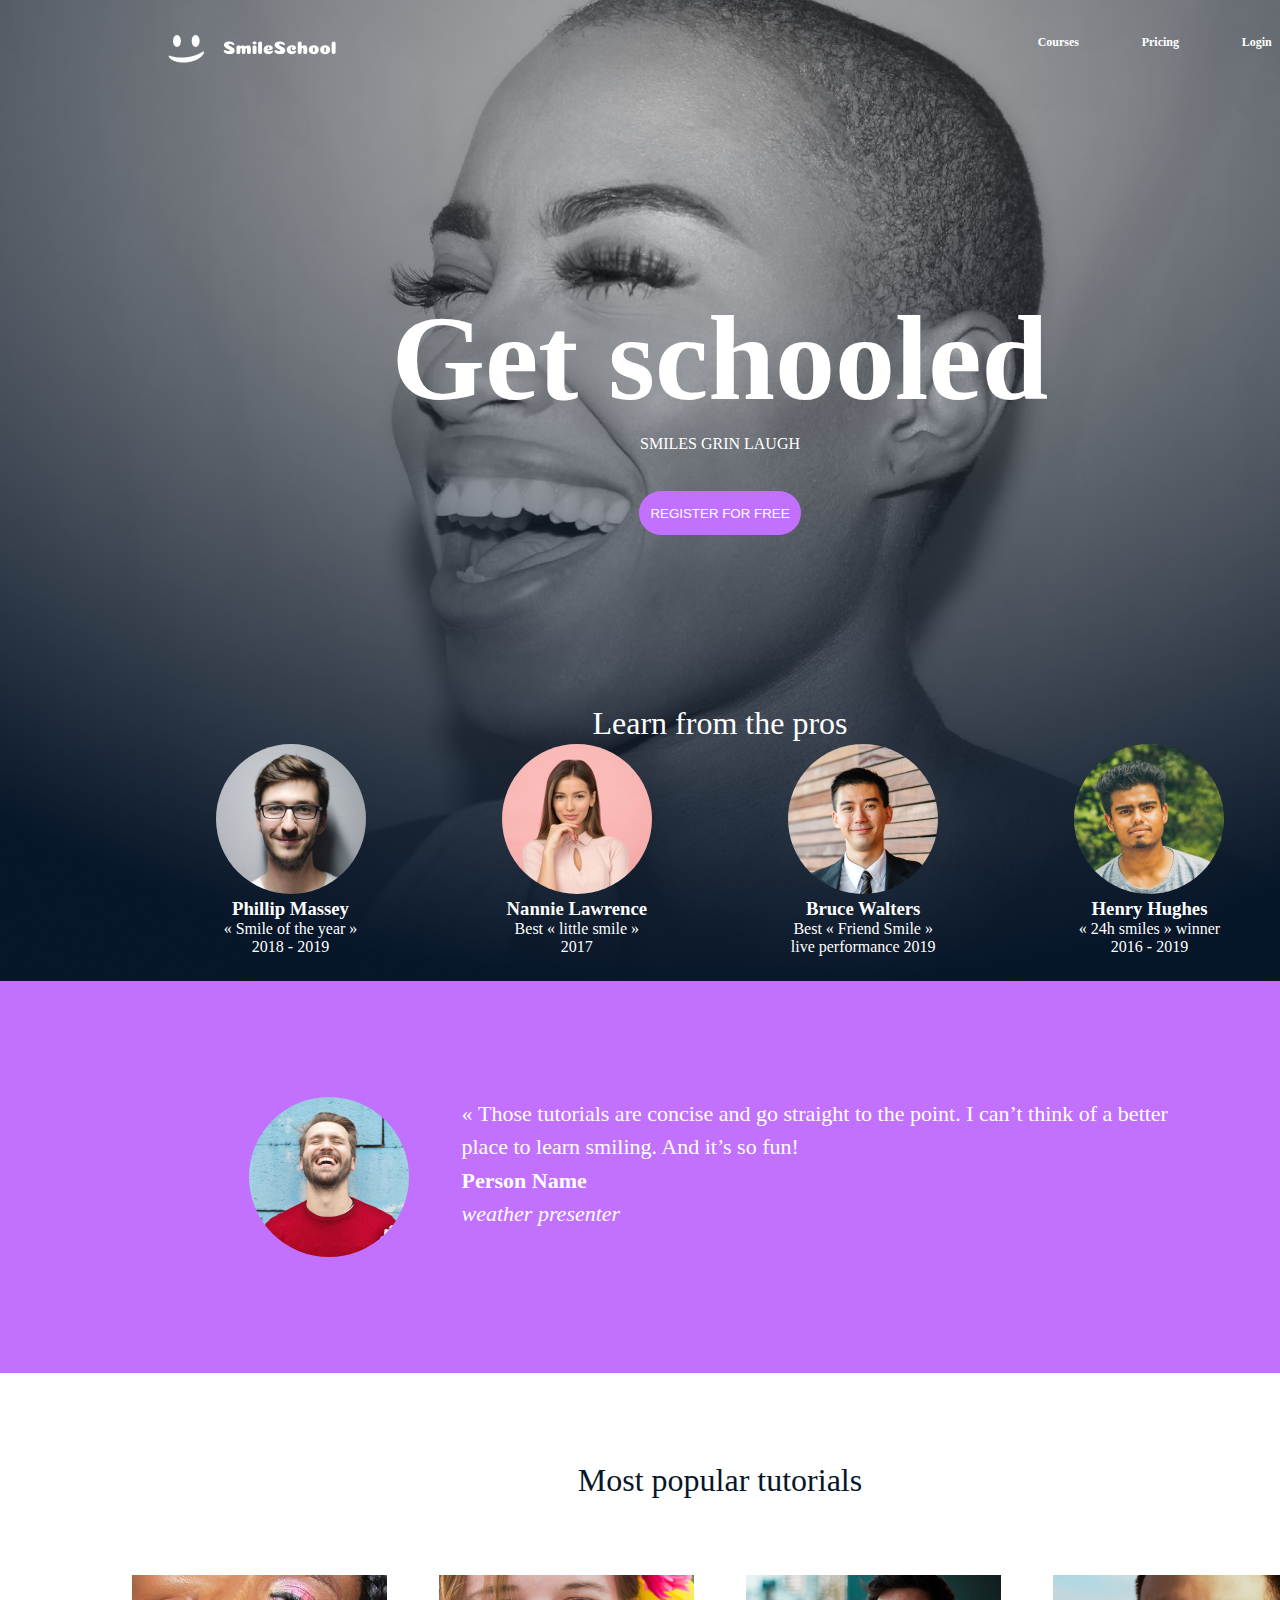
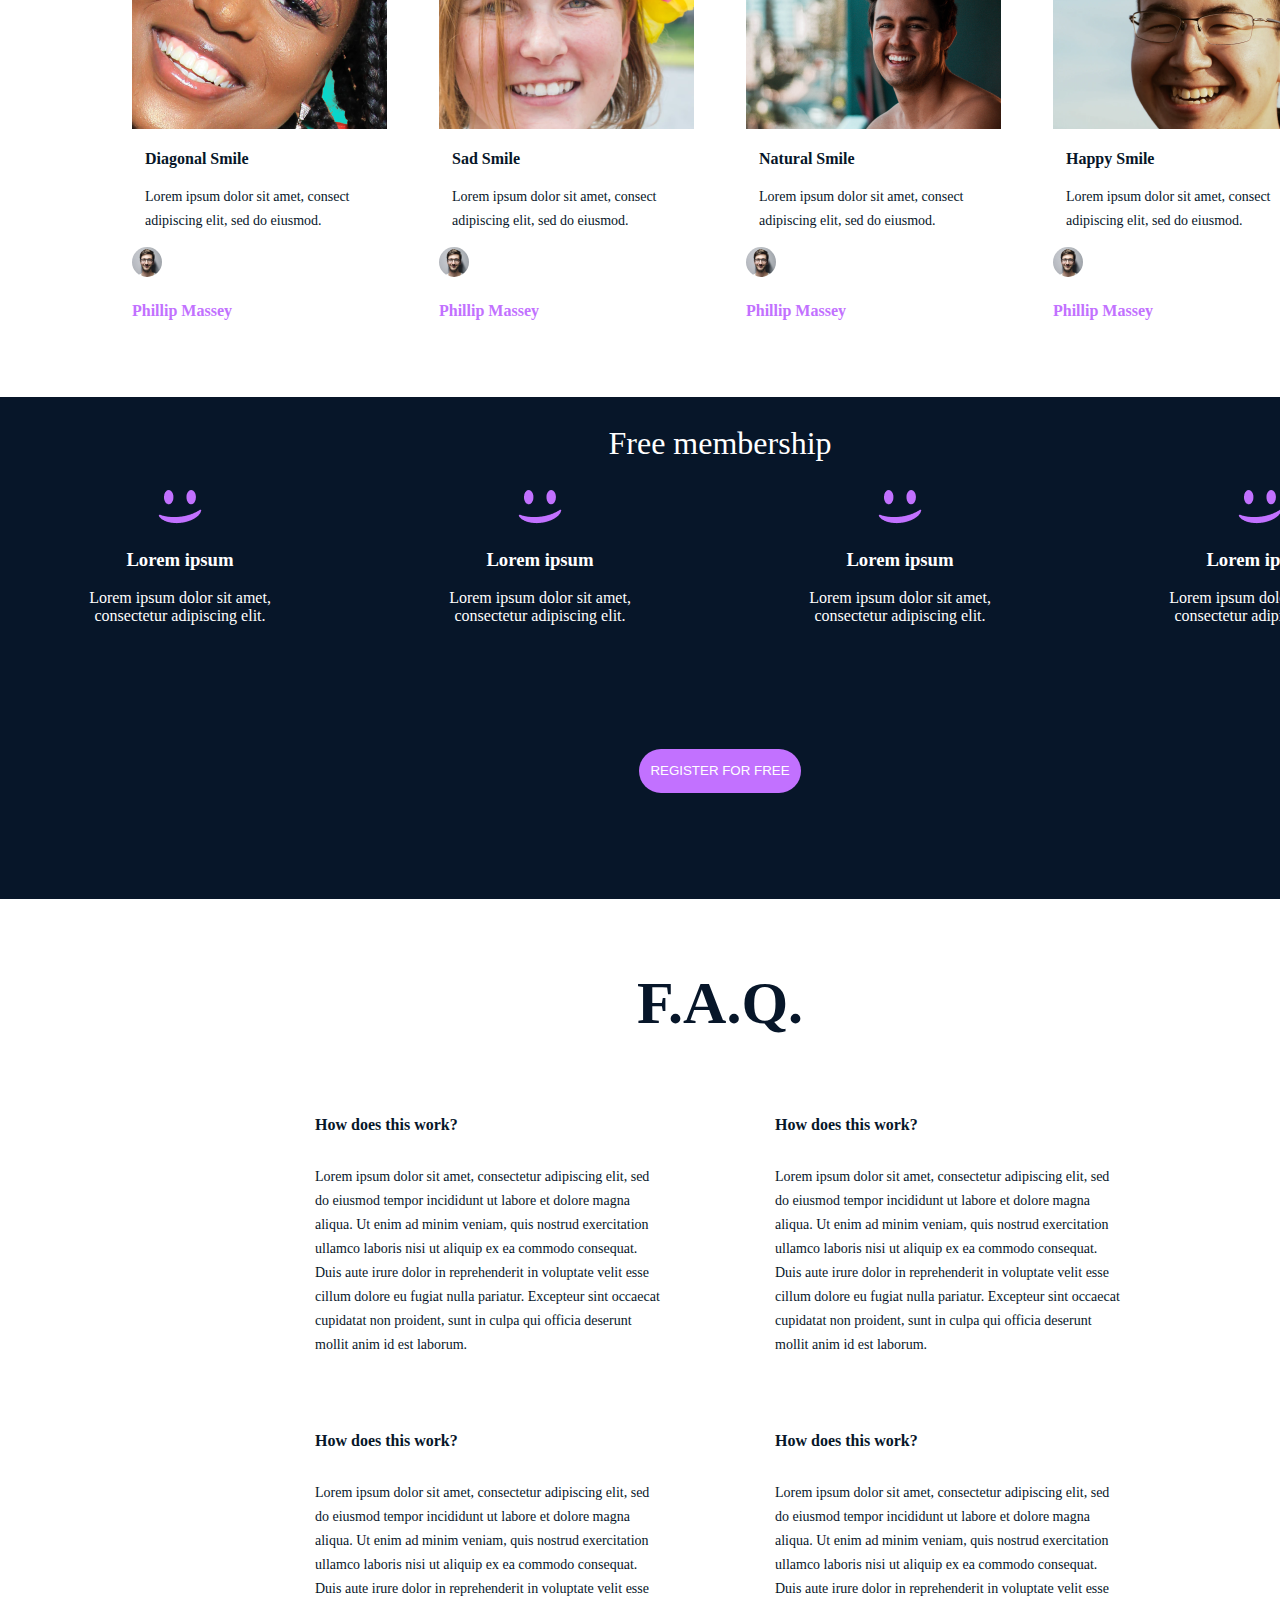
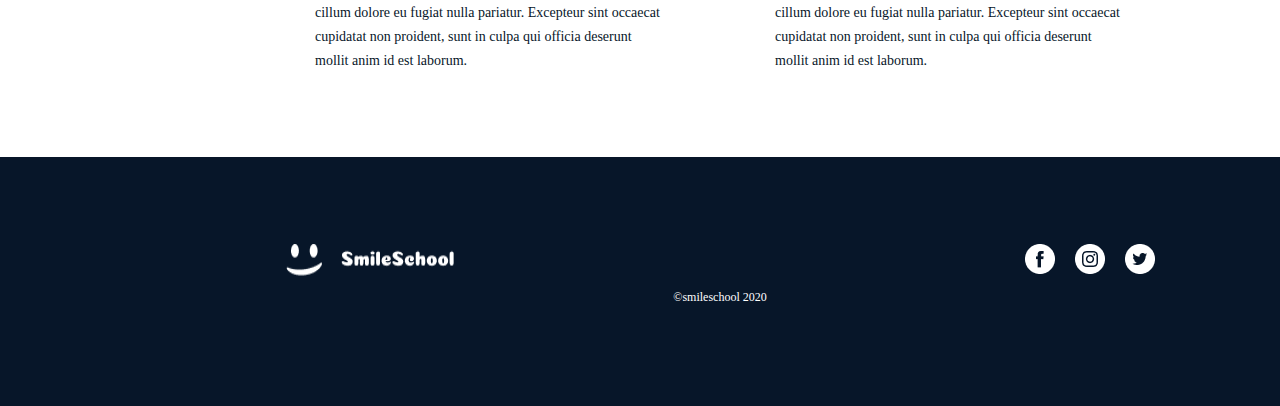
==== commit 4e39b27a: "Make tniy images round and add background image" ====
--- a/html_advanced/index.html
+++ b/html_advanced/index.html
@@ -25,13 +25,13 @@
             <div>
                 <h1>Get schooled</h1>
                 <p>SMILES GRIN LAUGH</p>
-                <button class="register-button">REGISTER FOR FREE</button>
+                <button id="banner-register-button" class="register-button">REGISTER FOR FREE</button>
             </div>
             <div id="pros-div">
                 <h2>Learn from the pros</h2>
                 <div id="pros-quotes-div">
                     <div>
-                        <img class="round-photo" src="../images/pros/0.png" alt="Phillip's photo">
+                        <img class="round-edge" src="../images/pros/0.png" alt="Phillip's photo">
                         <h3>Phillip Massey</h3>
                         <p>
                             « Smile of the year »
@@ -40,7 +40,7 @@
                         </p>
                     </div>
                     <div>
-                        <img class="round-photo" src="../images/pros/1.png" alt="Nannie's photo">
+                        <img class="round-edge" src="../images/pros/1.png" alt="Nannie's photo">
                         <h3>Nannie Lawrence</h3>
                         <p>
                             Best « little smile »
@@ -49,7 +49,7 @@
                         </p>
                     </div>
                     <div>
-                        <img class="round-photo" src="../images/pros/2.png" alt="Bruce's photo">
+                        <img class="round-edge" src="../images/pros/2.png" alt="Bruce's photo">
                         <h3>Bruce Walters</h3>
                         <p>
                             Best « Friend Smile »
@@ -58,7 +58,7 @@
                         </p>
                     </div>
                     <div>
-                        <img class="round-photo" src="../images/pros/3.png" alt="Henry's photo">
+                        <img class="round-edge" src="../images/pros/3.png" alt="Henry's photo">
                         <h3>Henry Hughes</h3>
                         <p>
                             « 24h smiles » winner
@@ -73,7 +73,7 @@
 
         <section id="quote-section">
             <div>
-                <img class="round-photo" src="../images/testimony_profile.png" alt="weather presenter's photo">
+                <img class="round-edge" src="../images/testimony_profile.png" alt="weather presenter's photo">
                 <figure>
                     <blockquote>
                         « Those tutorials are concise and go straight to the point. I can’t think of a better place to learn smiling. And it’s so fun!
@@ -94,7 +94,7 @@
                     <h3>Diagonal Smile</h3>
                     <p>Lorem ipsum dolor sit amet, consect adipiscing elit, sed do eiusmod.</p>
                     <div class="author-block">
-                        <img src="../images/tutorials/authors/0.png" alt="Phillip Massey's photo">
+                        <img class="round-edge" src="../images/tutorials/authors/0.png" alt="Phillip Massey's photo">
                         <h4>Phillip Massey</h4>
                     </div>
                 </div>
@@ -103,7 +103,7 @@
                     <h3>Sad Smile</h3>
                     <p>Lorem ipsum dolor sit amet, consect adipiscing elit, sed do eiusmod.</p>
                     <div class="author-block">
-                        <img src="../images/tutorials/authors/0.png" alt="">
+                        <img class="round-edge" src="../images/tutorials/authors/0.png" alt="">
                         <h4>Phillip Massey</h4>
                     </div>
                 </div>
@@ -112,7 +112,7 @@
                     <h3>Natural Smile</h3>
                     <p>Lorem ipsum dolor sit amet, consect adipiscing elit, sed do eiusmod.</p>
                     <div class="author-block">
-                        <img src="../images/tutorials/authors/0.png" alt="">
+                        <img class="round-edge" src="../images/tutorials/authors/0.png" alt="">
                         <h4>Phillip Massey</h4>
                     </div>
                 </div>
@@ -121,7 +121,7 @@
                     <h3>Happy Smile</h3>
                     <p>Lorem ipsum dolor sit amet, consect adipiscing elit, sed do eiusmod.</p>
                     <div class="author-block">
-                        <img src="../images/tutorials/authors/0.png" alt="">
+                        <img class="round-edge" src="../images/tutorials/authors/0.png" alt="">
                         <h4>Phillip Massey</h4>
                     </div>
                 </div>
@@ -152,7 +152,7 @@
                     <p>Lorem ipsum dolor sit amet, consectetur adipiscing elit.</p>
                 </div>
             </div>
-            <button class="register-button">REGISTER FOR FREE</button>
+            <button id="membership-register-button" class="register-button">REGISTER FOR FREE</button>
         </section>
 
         <section id="FAQ-section">
--- a/css_advanced/styles.css
+++ b/css_advanced/styles.css
@@ -2,6 +2,9 @@
     width: 1440px;
     margin: 0;
     padding: 0;
+
+    background-image: url("../images/background.png");
+    background-repeat: no-repeat;
 }
 
 header {
@@ -12,7 +15,6 @@
     margin-top: 35.02px;
 
     color: #FFFFFF;
-    background-color: grey;
 }
 
 #header-div {
@@ -37,25 +39,30 @@
     color: #FFFFFF;
 }
 
-.round-photo {
+.round-edge {
     object-fit: cover;
     border-radius: 50%;
 }
 
 #banner-section {
     color: #FFFFFF;
-    background-color: grey;
-
     text-align: center;
 
     padding-top: 220px;
+}
+
+#banner-section * {
+    margin: 0;
+}
+
+#banner-register-button {
+    margin-top: 38px;
 }
 
 h1 {
     font-family: "Source Sans Pro";
     font-size: 120px;
     line-height: 150.84px;
-    text-align: center;
 }
 
 #banner-section h2 {
@@ -78,7 +85,7 @@
     margin-bottom: 87px;
 
     display: flex;
-    justify-content: space-around;
+    justify-content: space-between;
     margin: auto;
 }
 
@@ -89,11 +96,17 @@
 .register-button {
     color: #FFFFFF;
     background-color: #C271FF;
+
+    box-shadow: #000000;
+    box-shadow: 20px;
 
     width: 162px;
     height: 44px;
 
-    align-self: center;
+    border: none;
+    border-radius: 22px;
+
+    margin: auto;
 }
 
 #quote-section {
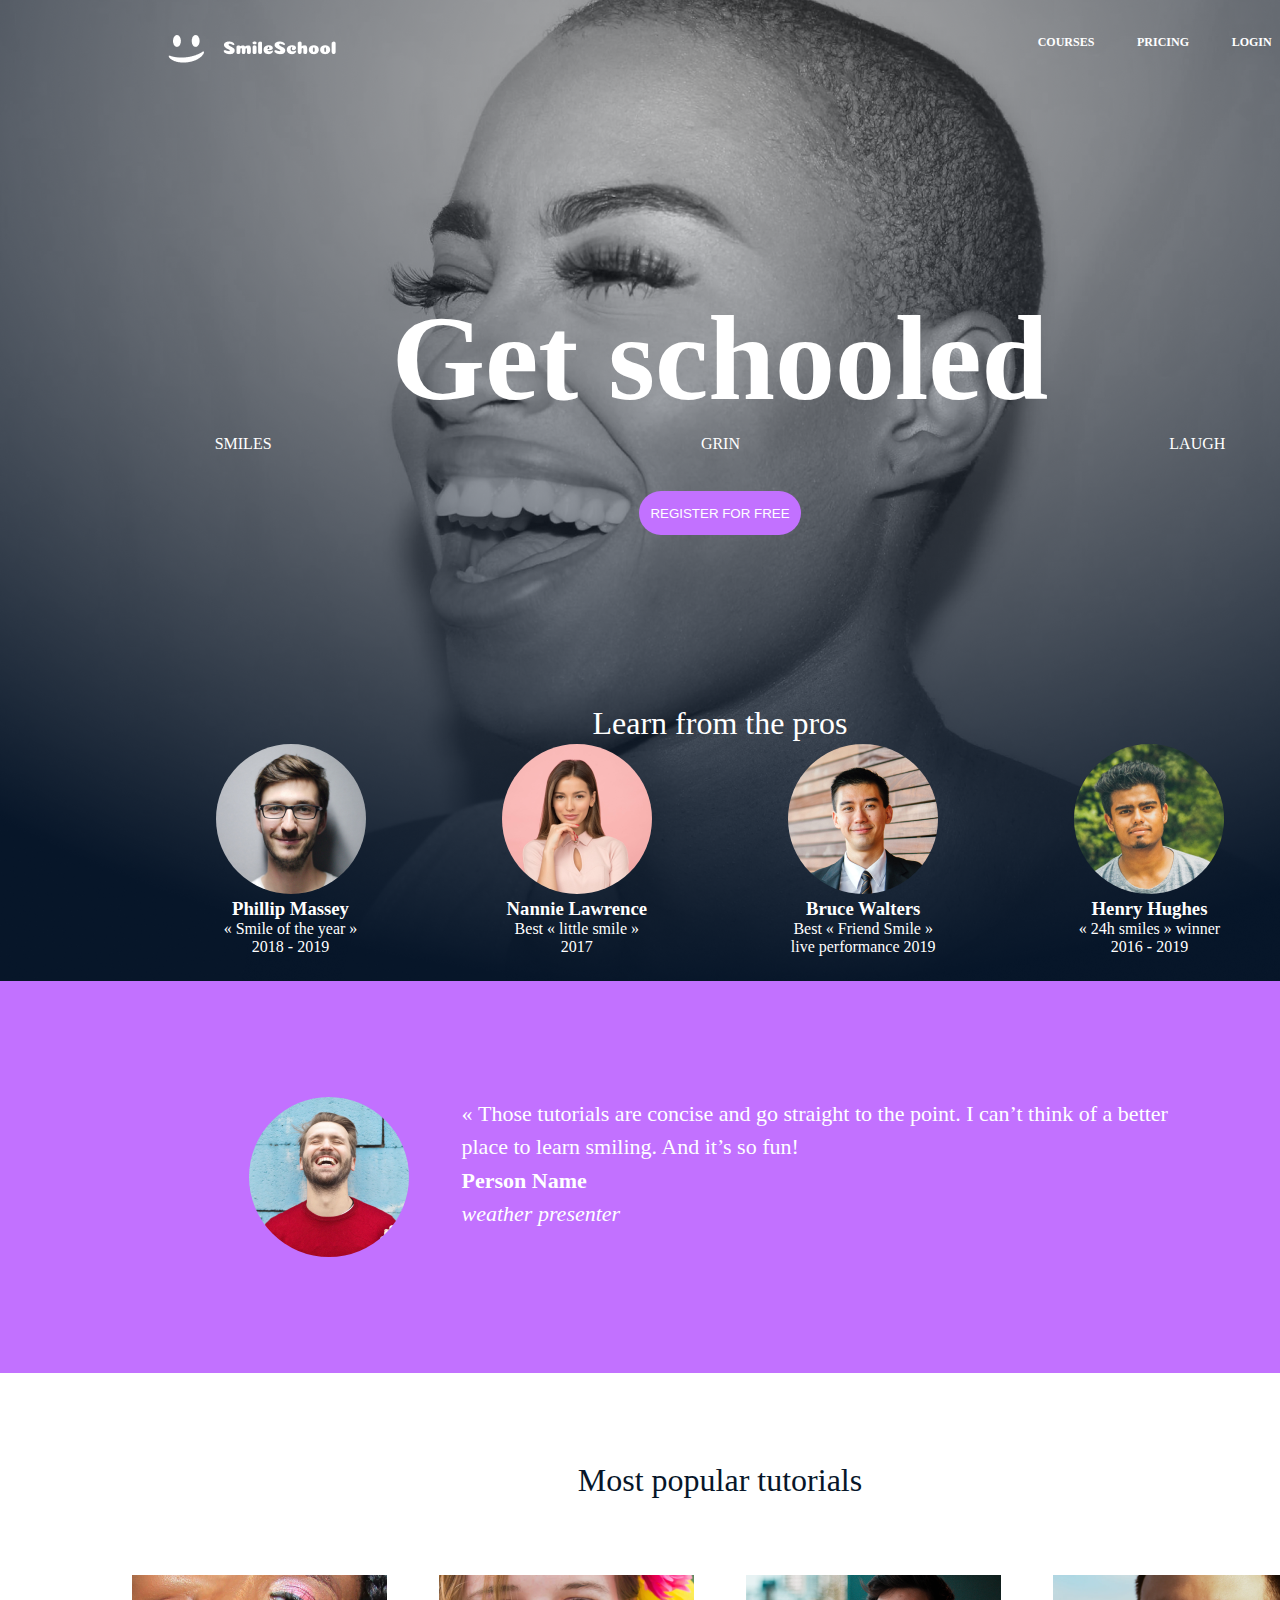
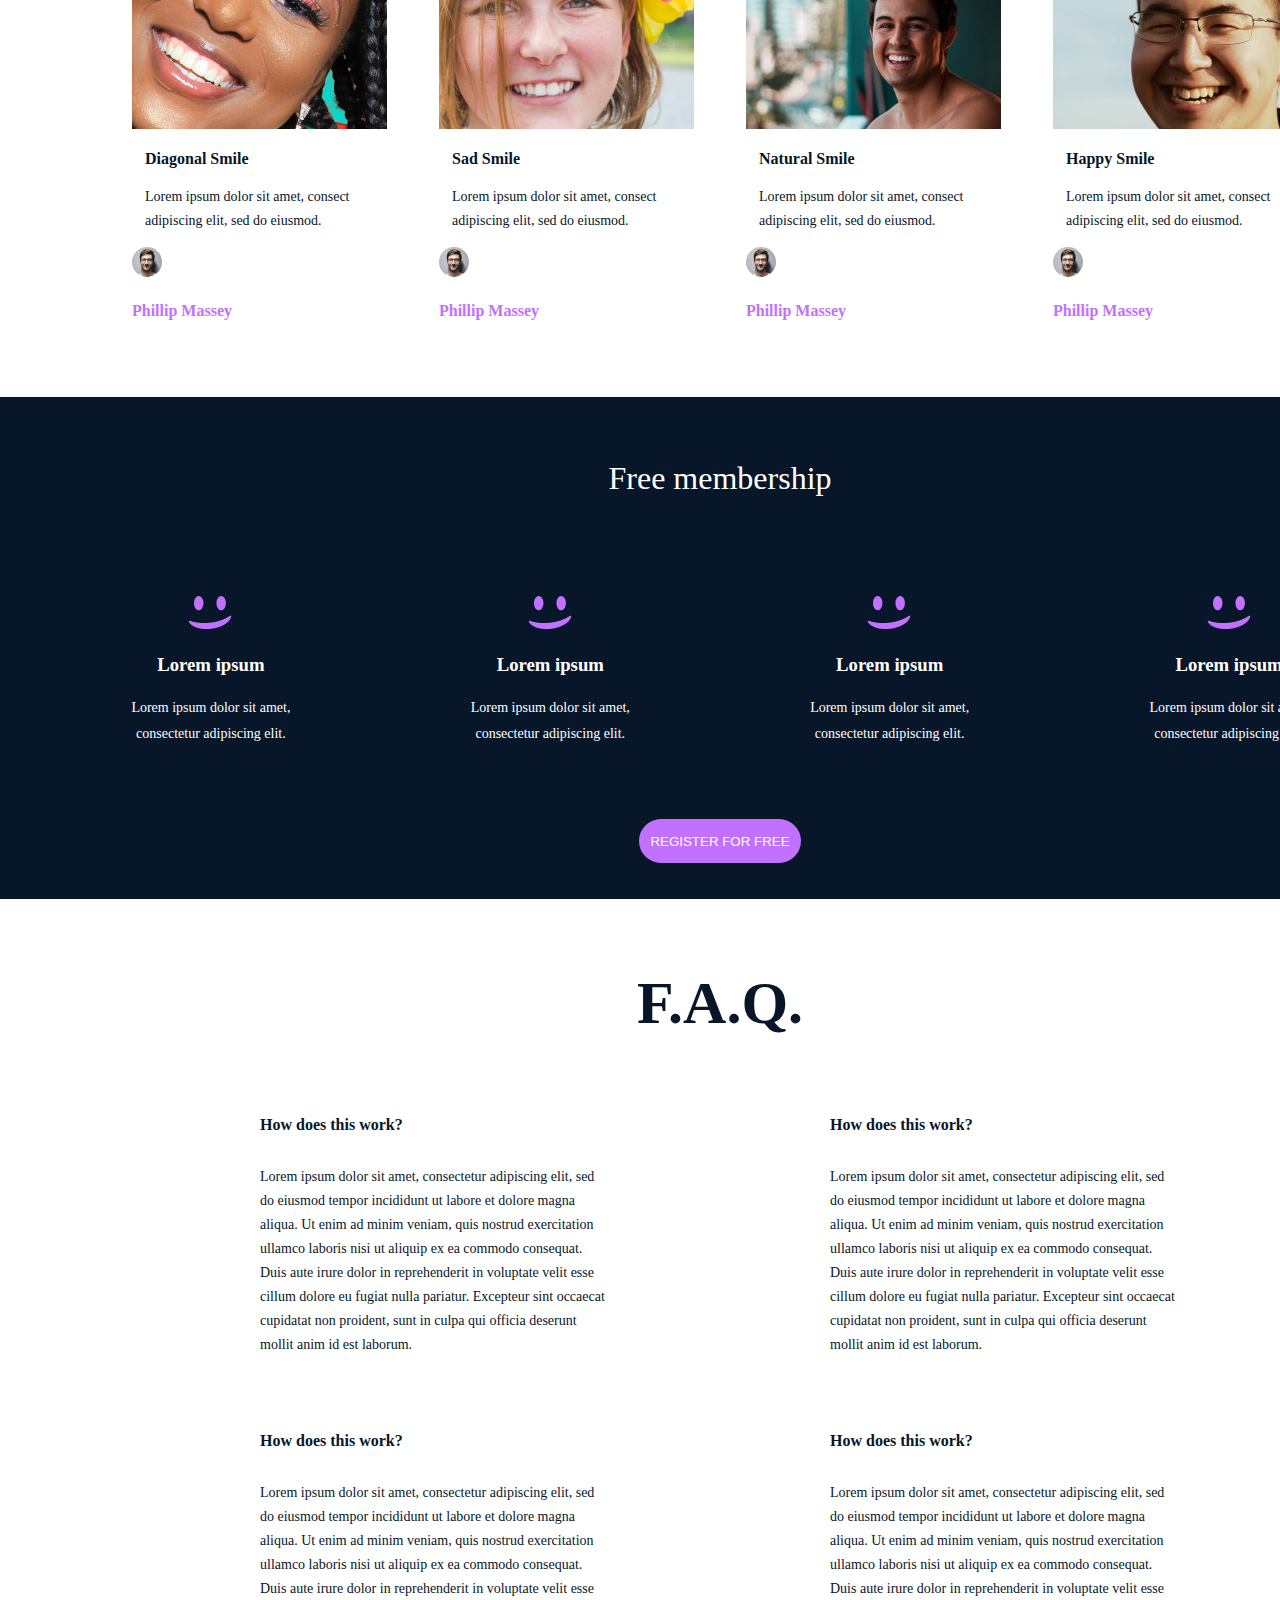
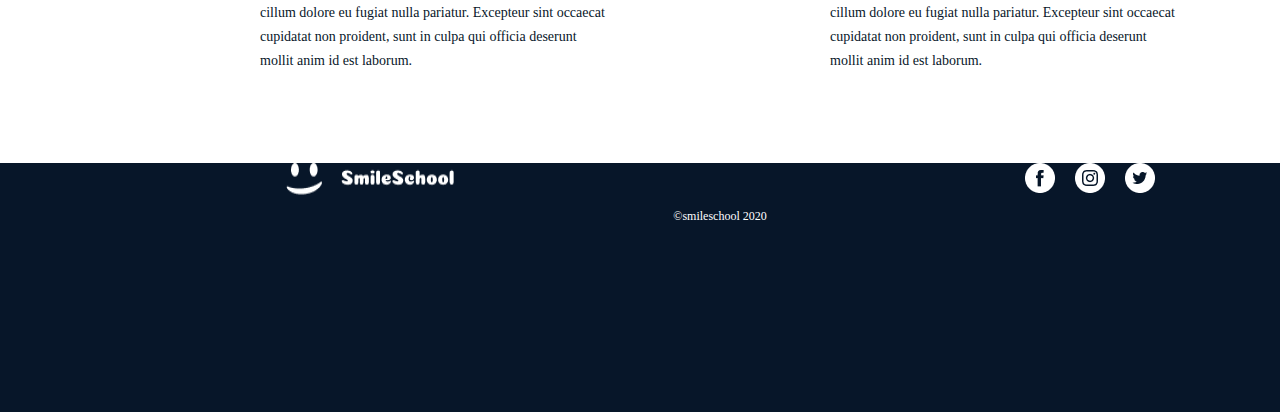
==== commit f253fa88: "Style website" ====
--- a/html_advanced/index.html
+++ b/html_advanced/index.html
@@ -12,9 +12,9 @@
         <div id="header-div">
             <a href=""><img src="../images/logo.png" alt="Smile School logo"></a>
             <div id="header-menu">
-                <a href="">Courses</a>
-                <a href="">Pricing</a>
-                <a href="">Login</a>
+                <a href="">COURSES</a>
+                <a href="">PRICING</a>
+                <a href="">LOGIN</a>
             </div>
         </div>
     </header>
@@ -24,7 +24,11 @@
         <section id="banner-section">
             <div>
                 <h1>Get schooled</h1>
-                <p>SMILES GRIN LAUGH</p>
+                <div id="subtitle">
+                    <p>SMILES</p>
+                    <p>GRIN </p>
+                    <p>LAUGH</p>
+                </div>
                 <button id="banner-register-button" class="register-button">REGISTER FOR FREE</button>
             </div>
             <div id="pros-div">
--- a/css_advanced/styles.css
+++ b/css_advanced/styles.css
@@ -65,6 +65,11 @@
     line-height: 150.84px;
 }
 
+#subtitle {
+    display: flex;
+    justify-content: space-around;
+}
+
 #banner-section h2 {
     font-family: "Source Sans Pro";
     font-weight: 300;
@@ -107,6 +112,8 @@
     border-radius: 22px;
 
     margin: auto;
+    margin-top: 0;
+    margin-bottom: 0;
 }
 
 #quote-section {
@@ -204,6 +211,7 @@
 }
 .author-block h4 {
     color: #C271FF;
+
 }
 
 #membership-section {
@@ -230,7 +238,16 @@
 }
 #memberships-list {
     display: flex;
-    justify-content: space-around;
+    justify-content: space-evenly;
+}
+
+.membership p {
+    width: 215px;
+    margin: auto;
+
+    font-weight: 400;
+    font-size: 14px;
+    line-height: 26px;
 }
 
 #FAQ-section {
@@ -249,8 +266,9 @@
 
     font-family: "Source Sans Pro";
 }
+
 #FAQ-section * {
-    margin: 0px;
+    margin: 0;
 }
 
 #FAQ-section h2 {
@@ -263,7 +281,7 @@
 
 .FAQ-row-block {
     display: flex;
-    justify-content: space-around;
+    justify-content: space-between;
 }
 
 .FAQ-item-block {
@@ -276,8 +294,6 @@
 }
 
 .FAQ-question {
-    margin-bottom: 30px;
-
     font-weight: 700;
     font-size: 16px;
     line-height: 20.11px;
@@ -294,10 +310,14 @@
 
     background-color: #071629;
     text-align: center;
-
-    display: flex;
-    flex-direction: column;
-    justify-content: space-evenly;
+}
+
+#footer-row-block {
+    display: flex;
+    justify-content: space-around;
+
+    margin: 0;
+    margin-top: 90px;
 }
 
 #footer-sites {
@@ -306,10 +326,6 @@
     display: flex;
     justify-content: space-between;
 }
-#footer-row-block {
-    display: flex;
-    justify-content: space-around;
-}
 
 #footer-copyright {
     font-weight: 400;
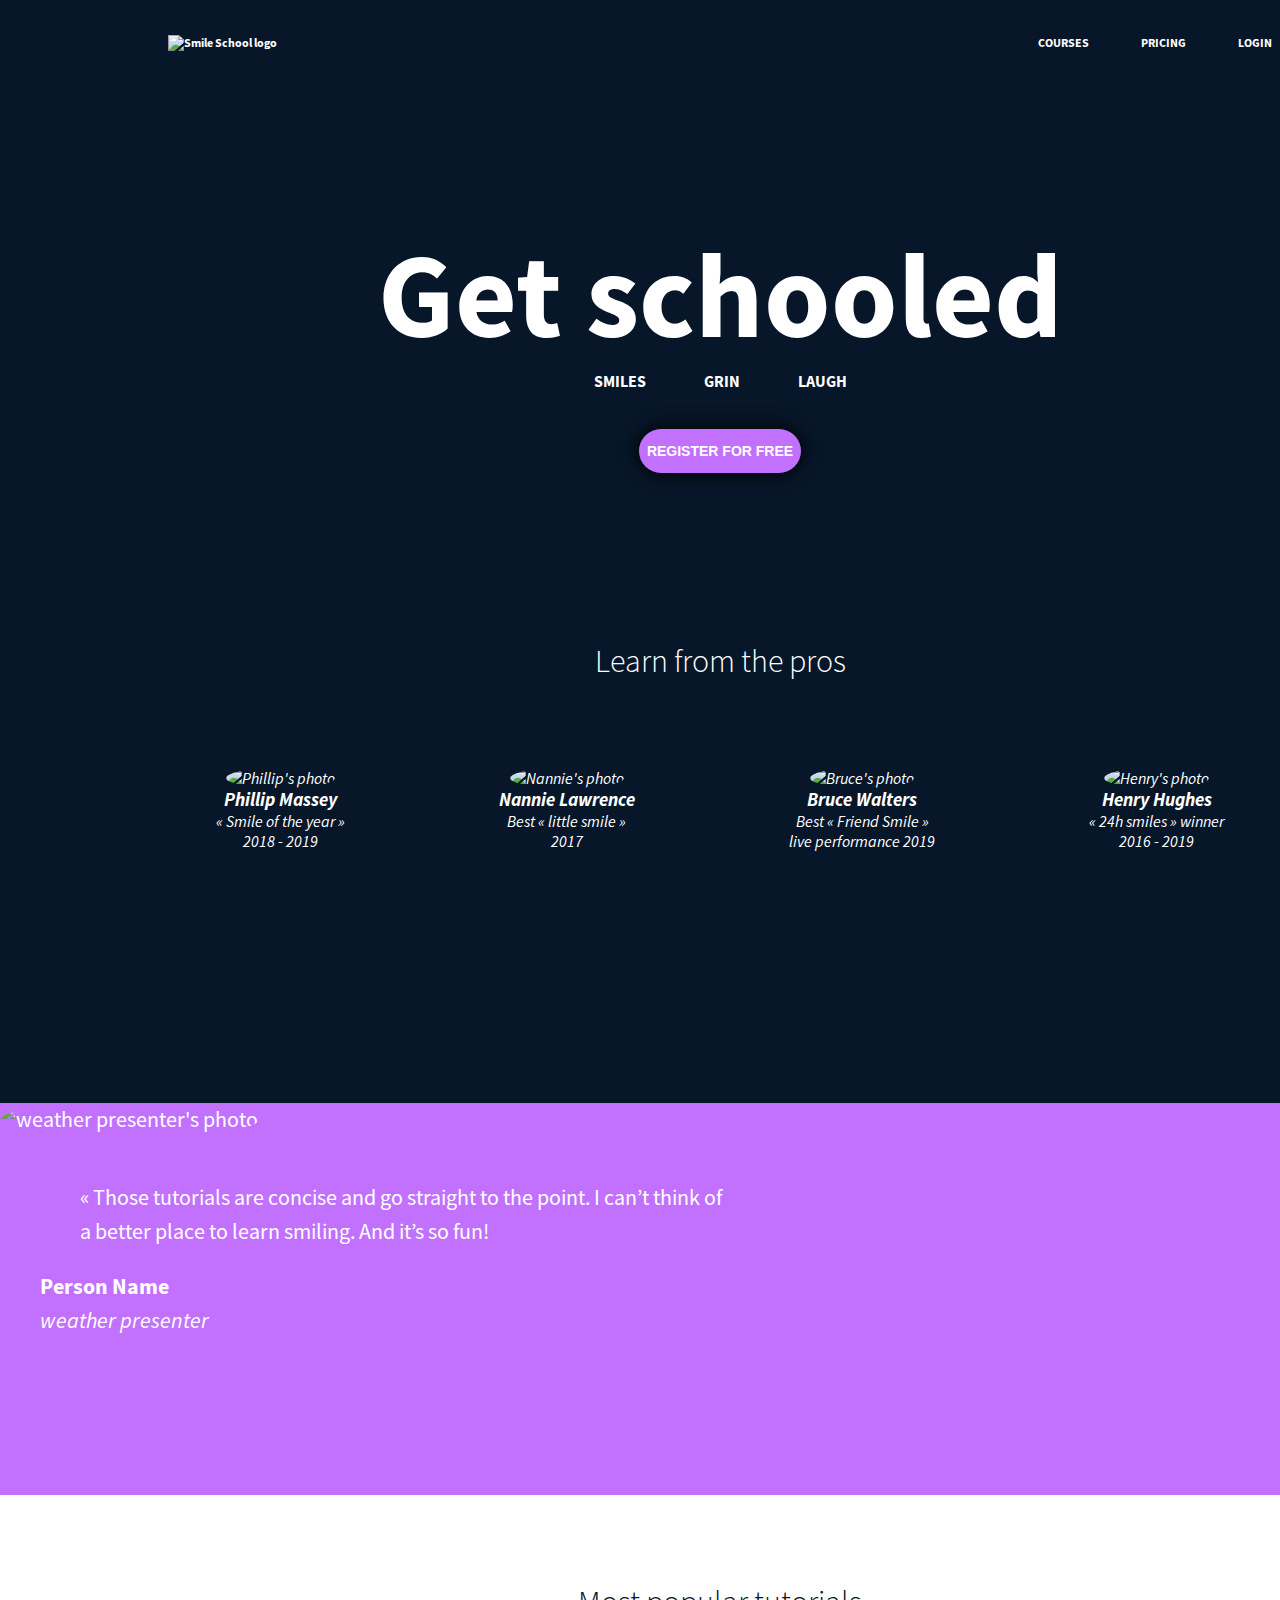
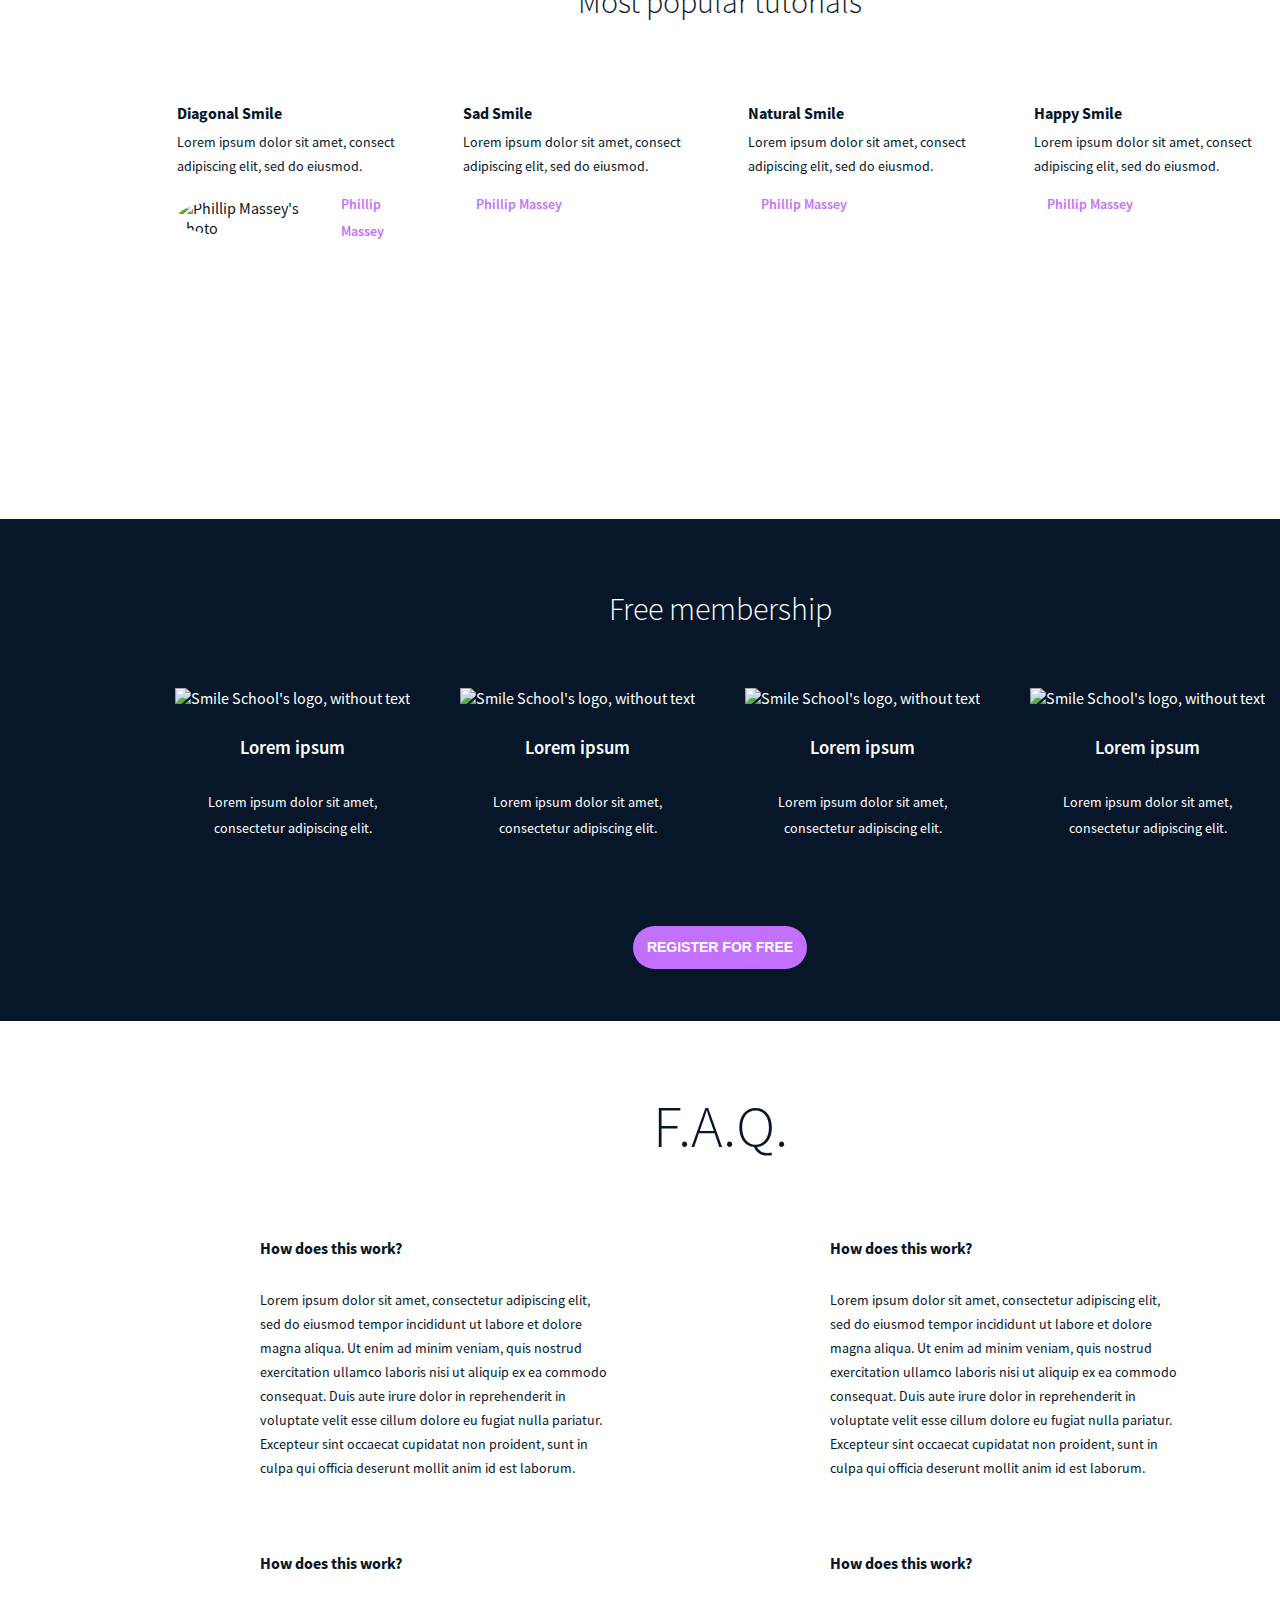
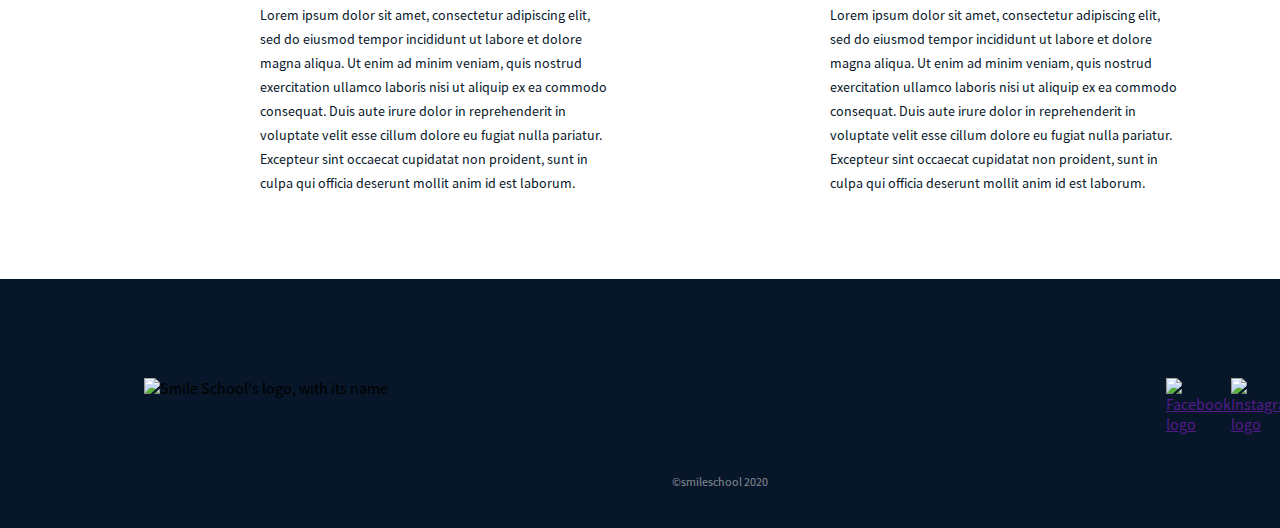
==== commit b5b30a78: "Small change" ====
--- a/html_advanced/index.html
+++ b/html_advanced/index.html
@@ -10,7 +10,7 @@
 <body>
     <header>
         <div id="header-div">
-            <a href=""><img src="../images/logo.png" alt="Smile School logo"></a>
+            <a href=""><img src="../images/logo.png" alt="Smile School logo" /></a>
             <div id="header-menu">
                 <a href="">COURSES</a>
                 <a href="">PRICING</a>
--- a/css_advanced/styles.css
+++ b/css_advanced/styles.css
@@ -1,26 +1,72 @@
+@font-face {
+    font-family: 'Source Sans Pro';
+    src: url('./fonts/SourceSansPro-Regular.otf');
+}
+
+@font-face {
+    font-family: 'Source Sans Pro';
+    src: url('./fonts/SourceSansPro-Light.otf');
+    font-weight: 300;
+}
+
+@font-face {
+    font-family: 'Source Sans Pro';
+    src: url('./fonts/SourceSansPro-Semibold.otf');
+    font-weight: 600;
+}
+
+@font-face {
+    font-family: 'Source Sans Pro';
+    src: url('./fonts/SourceSansPro-Bold.otf');
+    font-weight: bold;
+}
+
+@font-face {
+    font-family: 'Source Sans Pro';
+    src: url('./fonts/SourceSansPro-BoldIt.otf');
+    font-weight: bold;
+    font-style: italic;
+}
+
+@font-face {
+    font-family: 'Source Sans Pro';
+    src: url('./fonts/SourceSansPro-It.otf');
+    font-style: italic;
+}
+
+@font-face {
+    font-family: 'Source Sans Pro';
+    src: url('./fonts/SourceSansPro-Black.otf');
+    font-weight: 900;
+}
+
 body {
     width: 1440px;
     margin: 0;
     padding: 0;
 
-    background-image: url("../images/background.png");
-    background-repeat: no-repeat;
+    font-family: 'Source Sans Pro';
 }
 
 header {
+    width: inherit;
+
+    position: absolute;
+    top: 35.02px;
+
+    color: #FFFFFF;
+
+    z-index: 1;
+}
+
+#header-div {
     width: 1103.41px;
     height: 29.46px;
 
     margin: auto;
-    margin-top: 35.02px;
-
-    color: #FFFFFF;
-}
-
-#header-div {
-    display: flex;
-    justify-content: space-between;
-    margin: auto;
+
+    display: flex;
+    justify-content: space-between;
 }
 
 #header-menu {
@@ -31,8 +77,7 @@
 }
 
 header a {
-    font-family: "Source Sans Pro";
-    font-weight: 700;
+    font-weight: bold;
     font-size: 12px;
     line-height: 15.08px;
     text-decoration: none;
@@ -45,33 +90,66 @@
 }
 
 #banner-section {
+    background-color: #071629;
     color: #FFFFFF;
     text-align: center;
-
-    padding-top: 220px;
 }
 
 #banner-section * {
     margin: 0;
 }
+#banner-section > * {
+    position: relative;
+    z-index: 1;
+}
+#banner-background {
+    position: absolute;
+    top: 0;
+    left: 0;
+    z-index: 0;
+}
+#banner-image {
+    z-index: 0;
+    filter: grayscale(100%);
+}
+
+#banner-background:after {
+    position: absolute;
+    content: "";
+    height: 100%;
+    width: 100%;
+    top: 0;
+    left: 0;
+    background: linear-gradient(to bottom, #07162900, #071629FF);
+}
 
 #banner-register-button {
+    background-color: #C271FF;
     margin-top: 38px;
-}
-
-h1 {
-    font-family: "Source Sans Pro";
+
+    box-shadow: 0px 0px 20px 0px #000000;
+}
+
+#banner-section h1 {
     font-size: 120px;
     line-height: 150.84px;
+
+    padding-top: 220px;
 }
 
 #subtitle {
-    display: flex;
-    justify-content: space-around;
+    width: 253px;
+    margin: auto;
+
+    display: flex;
+    justify-content: space-between;
+
+    font-size: 16px;
+    font-weight: bold;
+    line-height: 20.11px;
 }
 
 #banner-section h2 {
-    font-family: "Source Sans Pro";
     font-weight: 300;
     font-size: 32px;
     line-height: 40.22px;
@@ -79,31 +157,54 @@
 }
 
 #pros-div {
+    height: 364.37px;
+
     margin-top: 168px;
+    padding-bottom: 98px;
+
+    display: flex;
+    flex-direction: column;
+    justify-content: space-between;
+}
+
+#pros-div h2 {
+    font-size: 32px;
+    font-weight: 300;
+    line-height: 40.22px;
 }
 
 #pros-quotes-div {
     width: 1009px;
     height: 237px;
 
-    margin-top: 87px;
-    margin-bottom: 87px;
-
-    display: flex;
-    justify-content: space-between;
     margin: auto;
-}
-
-#pros-quotes-div div {
+    margin-top: 0px;
+    margin-bottom: 0px;
+
+    display: flex;
+    justify-content: space-between;
+
+    font-style: italic;
+    font-weight: normal;
+}
+
+#pros-quote-div {
     text-align: center;
+    width: max-content;
+}
+
+.pros-quote-author {
+    font-size: 18px;
+    line-height: 27px;
+    font-weight: 900;
 }
 
 .register-button {
     color: #FFFFFF;
     background-color: #C271FF;
 
-    box-shadow: #000000;
-    box-shadow: 20px;
+    font-size: 14px;
+    font-weight: 600;
 
     width: 162px;
     height: 44px;
@@ -122,37 +223,53 @@
     color: #FFFFFF;
     background-color: #C271FF;
 
-    display: flex;
-    align-items: center;
-
-    font-family: "Source Sans Pro";
-    font-weight: 400;
     font-size: 22px;
     line-height: 33.6px;
 }
-#quote-section div {
-    display: flex;
+#quote-div {
     width: 943px;
     height: 160px;
-    margin: auto;
-    justify-content: space-between;
-}
-#quote-section * {
-    margin: 0px;
-    padding: 0px;
-}
+
+    position: relative;
+    left: 260px;
+    top: 108px;
+
+    display: flex;
+    justify-content: space-between;
+}
+
+#quote-div * {
+    margin: 0;
+}
+
 #quote-section figure {
-    margin: 0px;
-    text-align: left;
     width: 730px;
     height: 158px;
+
+    display: flex;
+    flex-direction: column;
+    justify-content: space-between;
+
+    text-align: left;
 }
 #quote-section cite {
-    font-weight: 700;
+    font-weight: bold;
     font-style: normal;
 }
 #quote-section figcaption {
     font-style: italic;
+}
+
+h2 {
+    font-weight: 300;
+    font-size: 32px;
+    line-height: 40.22px;
+}
+
+h2 span {
+    color: #C271FF;
+
+    font-weight: bold;
 }
 
 #videos-section {
@@ -173,45 +290,74 @@
 }
 #videos-section h2 {
     margin: 0;
-
-    font-family: "Source Sans Pro";
-    font-weight: 300;
-    font-size: 32px;
-    line-height: 40.22px;
 }
 #videos-block {
-    display: flex;
-    justify-content: space-around;
+    padding: 58px;
+    display: flex;
+    justify-content: space-between;
     text-align: left;
 }
 .video-block {
     width: 255px;
     height: 335px;
 }
+.video-block * {
+    margin: 0px;
+}
+.video-block > * {
+    margin: 0px 0px 0px 13px;
+}
+
+.video-block > img {
+    margin-left: 0px;
+    margin-bottom: 18px;
+}
 .video-block h3 {
     color: #071629;
 
-    font-weight: 700;
+    font-weight: bold;
     font-size: 16px;
     line-height: 20.11px;
 
-    margin-left: 13px;
+    margin-bottom: 7.6px;
 }
 .video-block p {
     color: #071629;
 
     height: 48px;
-
-    margin-left: 13px;
-    margin-right: 0;
-
-    font-weight: 400;
+    margin-bottom: 13px;
+
+    font-weight: normal;
     font-size: 14px;
     line-height: 24px;
 }
+.author-block {
+    display: flex;
+    align-items: center;
+
+    margin-bottom: 14px;
+}
 .author-block h4 {
     color: #C271FF;
 
+    font-weight: 600;
+    font-size: 14px;
+    line-height: 27px;
+
+    margin-left: 13px;
+}
+
+.rating-block {
+    display: flex;
+    justify-content: space-between;
+    align-items: center;
+}
+
+.rating-block span {
+    color: #C271FF;
+    font-weight: 600;
+    size: 14px;
+    line-height: 27px;
 }
 
 #membership-section {
@@ -221,31 +367,49 @@
 
     height: 502px;
 
-    display: flex;
-    flex-direction: column;
-    justify-content: space-around;
+    box-sizing: border-box;
+    padding-top: 70px;
+    padding-bottom: 52px;
+
+    display: flex;
+    flex-direction: column;
+}
+#membership-section * {
+    box-sizing: content-box;
 }
 
 #membership-section h2 {
-    font-weight: 300;
-    font-size: 32px;
-    line-height: 40.22px;
+    margin: 0;
+}
+
+#memberships-list {
+    display: flex;
+    justify-content: space-between;
+    padding: 58px 164px 85px 164px;
 }
 
 .membership {
     width: 257px;
     height: 153px;
-}
-#memberships-list {
-    display: flex;
-    justify-content: space-evenly;
+
+    display: flex;
+    flex-direction: column;
+    justify-content: space-between;
+}
+.membership * {
+    margin: 0 auto;
+}
+
+.membership h3 {
+    font-weight: 600;
+    size: 18px;
+    line-height: 26px;
 }
 
 .membership p {
     width: 215px;
-    margin: auto;
-
-    font-weight: 400;
+
+    font-weight: normal;
     font-size: 14px;
     line-height: 26px;
 }
@@ -263,8 +427,6 @@
     justify-content: space-between;
 
     color: #071629;
-
-    font-family: "Source Sans Pro";
 }
 
 #FAQ-section * {
@@ -272,7 +434,7 @@
 }
 
 #FAQ-section h2 {
-    font-weight: 300px;
+    font-weight: 300;
     font-size: 60px;
     line-height: 75.42px;
 
@@ -294,42 +456,45 @@
 }
 
 .FAQ-question {
-    font-weight: 700;
+    font-weight: bold;
     font-size: 16px;
     line-height: 20.11px;
 }
 
 .FAQ-answer {
-    font-weight: 400;
+    font-weight: normal;
     font-size: 14px;
     line-height: 24px;
 }
 
 footer {
+    display: flex;
     height: 249px;
-
     background-color: #071629;
-    text-align: center;
-}
-
+    justify-content: flex-end;
+    flex-direction: column;
+    padding: 0 10% 0 10%;
+}
+  
 #footer-row-block {
     display: flex;
-    justify-content: space-around;
-
-    margin: 0;
-    margin-top: 90px;
+    justify-content: space-between;
+    margin-bottom: 40px;
 }
 
 #footer-sites {
     width: 130px;
-
-    display: flex;
-    justify-content: space-between;
-}
-
+    display: flex;
+    justify-content: space-between;
+}
+  
 #footer-copyright {
-    font-weight: 400;
+    color: rgba(255, 255, 255, 0.502);
+
+    text-align: center;
+
     font-size: 12px;
     line-height: 15.08px;
-    color: #FFFFFF;
-}+
+    margin-bottom: 39px;
+}
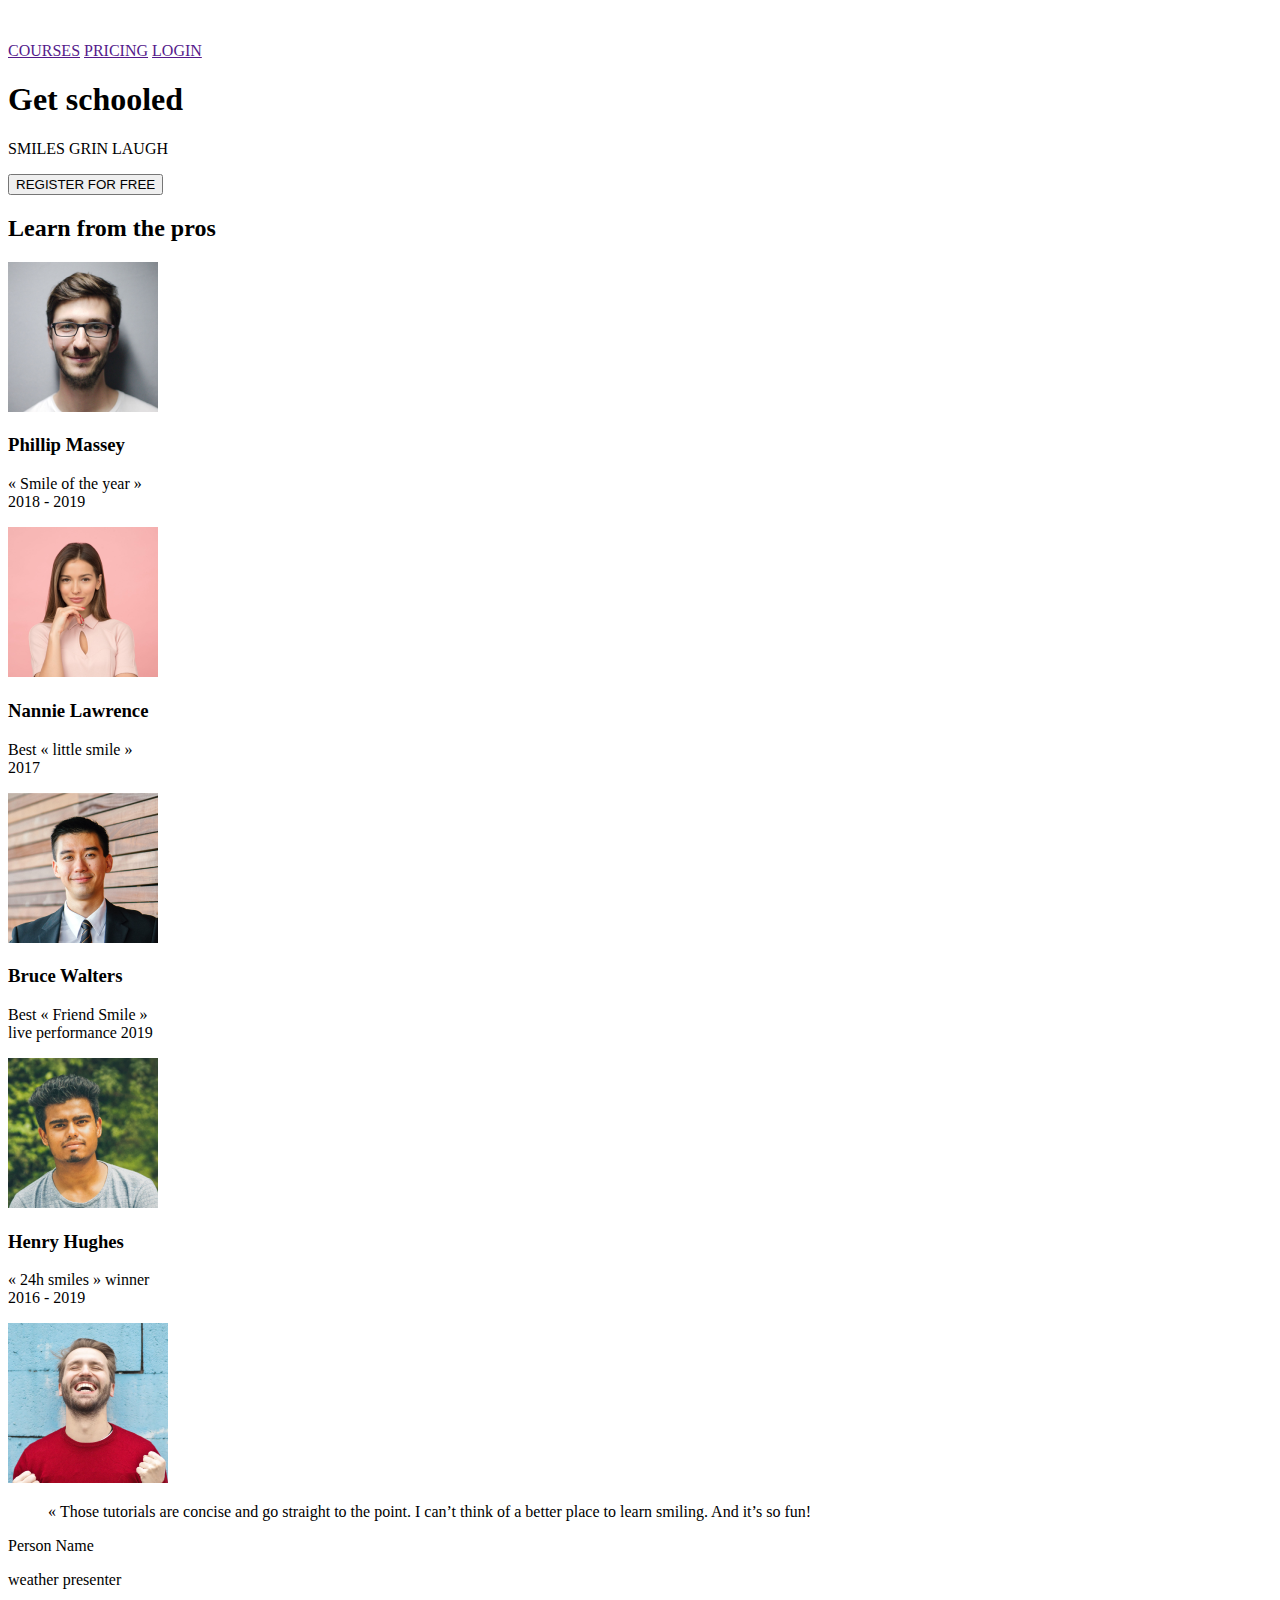
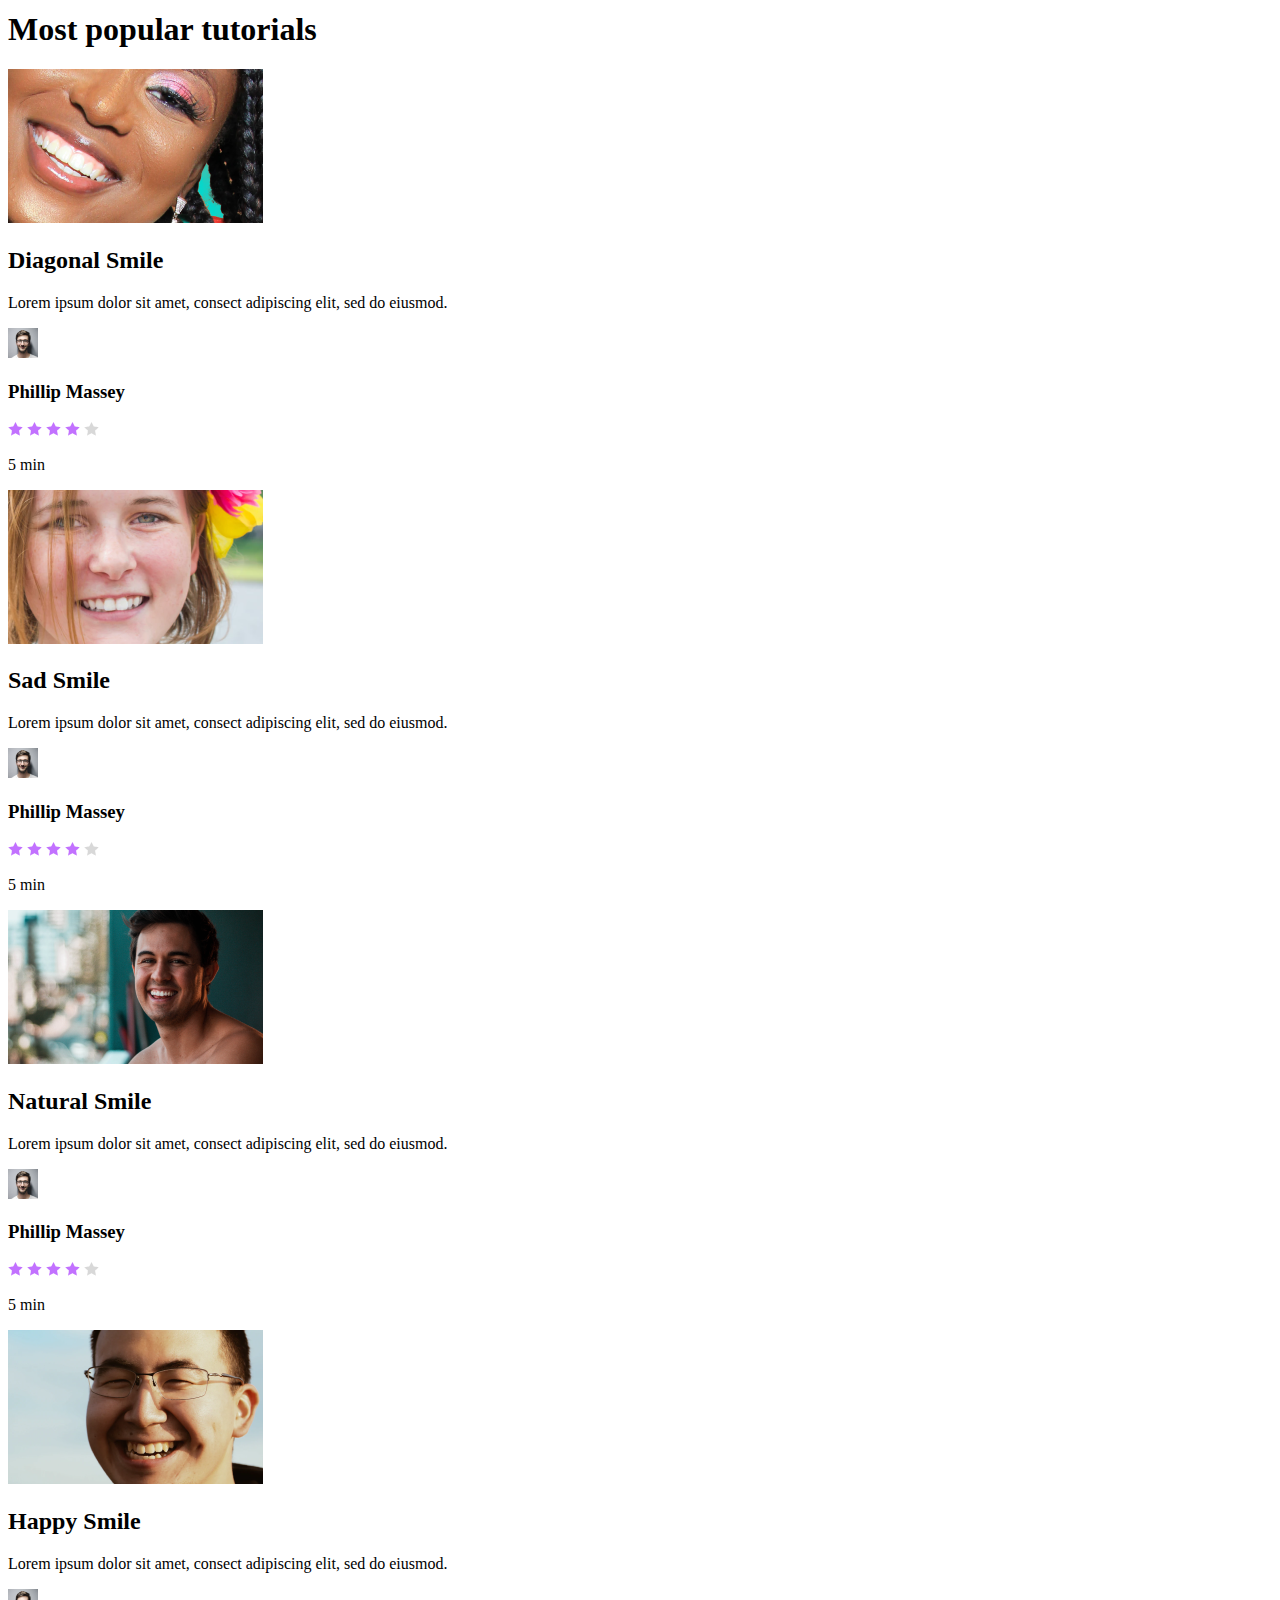
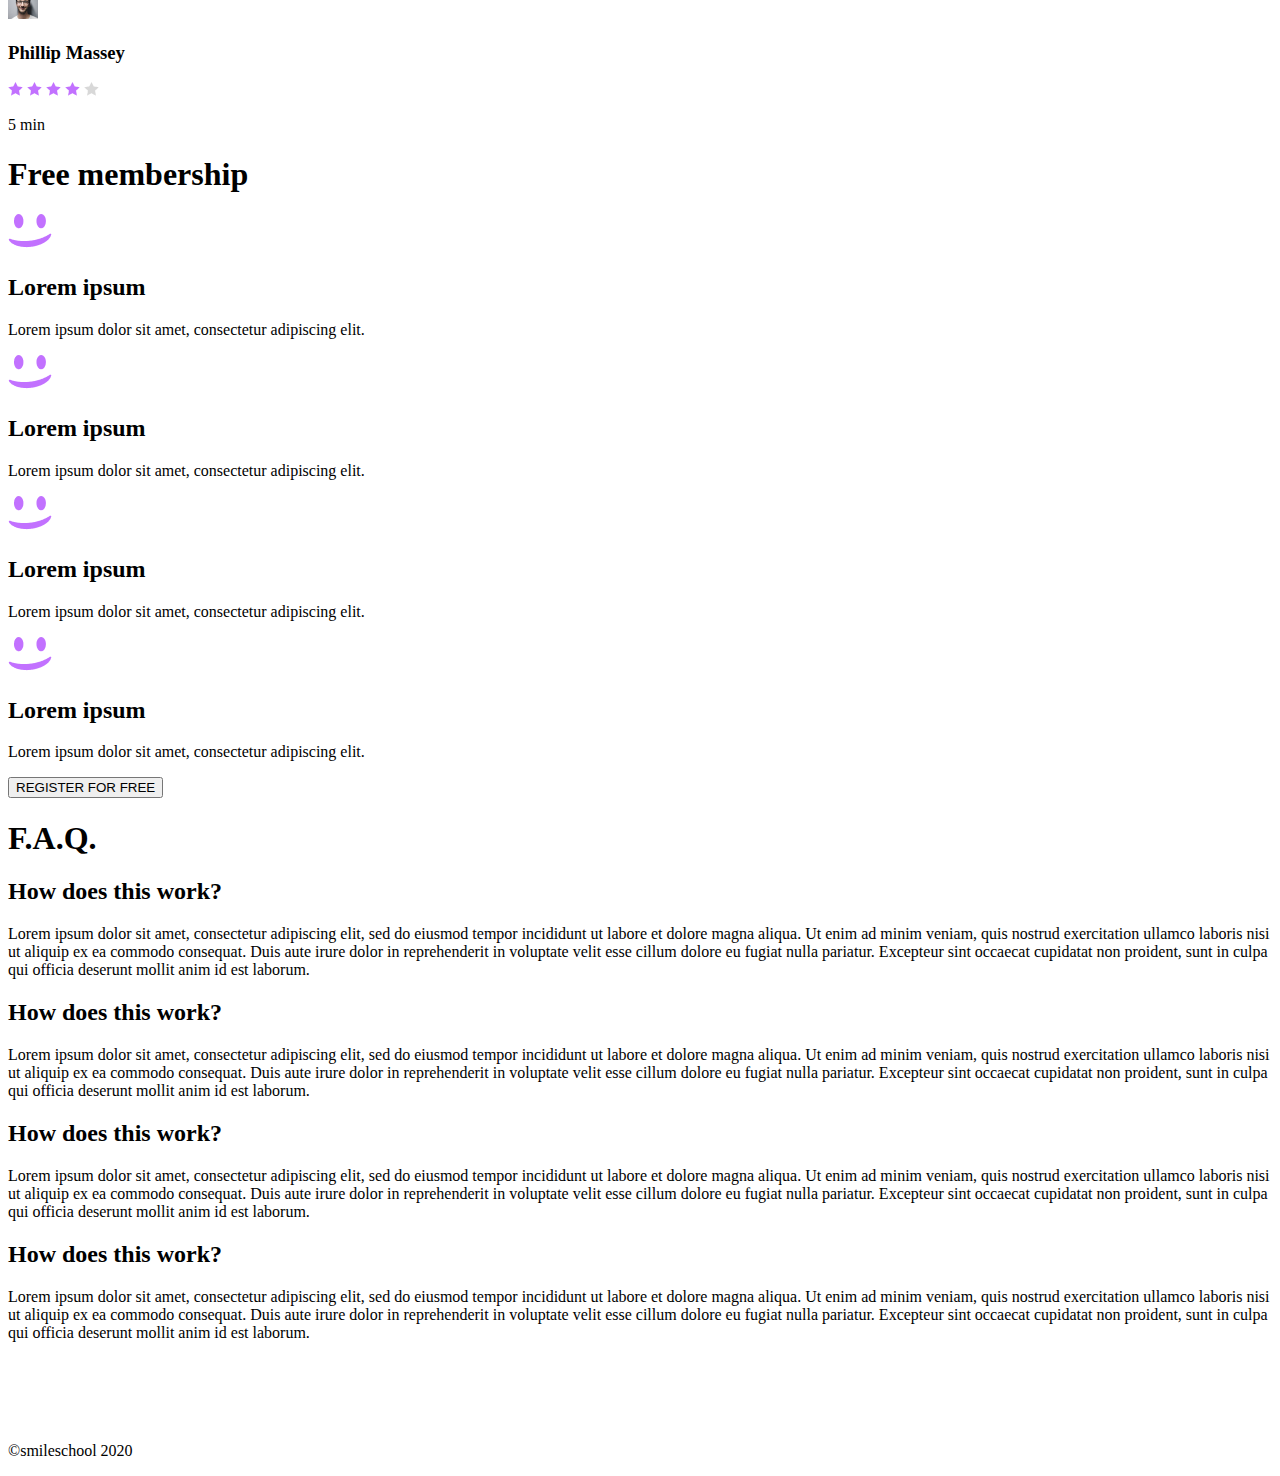
==== commit 230bd8f7: "Fix README's and correct HTML  file" ====
--- a/html_advanced/index.html
+++ b/html_advanced/index.html
@@ -1,7 +1,9 @@
 <!DOCTYPE html>
 <html lang="en">
 <head>
-    <link rel="stylesheet" href="../css_advanced/styles.css">
+    <!--
+        <link rel="stylesheet" href="../css_advanced/styles.css">
+    -->
     <meta charset="utf-8">
     <meta  name="viewport" content="width=device-width">
     
@@ -24,11 +26,11 @@
         <section id="banner-section">
             <div>
                 <h1>Get schooled</h1>
-                <div id="subtitle">
-                    <p>SMILES</p>
-                    <p>GRIN </p>
-                    <p>LAUGH</p>
-                </div>
+                <p id="subtitle">
+                    <span>SMILES</span>
+                    <span>GRIN</span>
+                    <span>LAUGH</span>
+                </p>
                 <button id="banner-register-button" class="register-button">REGISTER FOR FREE</button>
             </div>
             <div id="pros-div">
@@ -78,107 +80,153 @@
         <section id="quote-section">
             <div>
                 <img class="round-edge" src="../images/testimony_profile.png" alt="weather presenter's photo">
-                <figure>
+                <div role="">
                     <blockquote>
                         « Those tutorials are concise and go straight to the point. I can’t think of a better place to learn smiling. And it’s so fun!
                     </blockquote>
-                    <cite>Person Name</cite>
-                    <figcaption>weather presenter</figcaption>
-                </figure>
+                    <p>Person Name</p>
+                    <p>weather presenter</p>
+                </div>
             </div>
         </section>
 
         <!-- VIDEOS SECTION -->
 
         <section id="videos-section">
-            <h2>Most popular tutorials</h2>
+            <h1>Most popular tutorials</h1>
             <div id="videos-block">
                 <div class="video-block">
                     <img src="../images/tutorials/thumbnails/0.png" alt="">
-                    <h3>Diagonal Smile</h3>
+                    <h2>Diagonal Smile</h2>
                     <p>Lorem ipsum dolor sit amet, consect adipiscing elit, sed do eiusmod.</p>
                     <div class="author-block">
                         <img class="round-edge" src="../images/tutorials/authors/0.png" alt="Phillip Massey's photo">
-                        <h4>Phillip Massey</h4>
+                        <h3>Phillip Massey</h3>
+                    </div>
+                    <div class="rating-block">
+                        <div class="stars-rating-score">
+                            <img src="../images/tutorials/full_star.png">
+                            <img src="../images/tutorials/full_star.png">
+                            <img src="../images/tutorials/full_star.png">
+                            <img src="../images/tutorials/full_star.png">
+                            <img src="../images/tutorials/empty_star.png">
+                        </div>
+                        <p>5 min</p>
                     </div>
                 </div>
                 <div class="video-block">
                     <img src="../images/tutorials/thumbnails/1.png" alt="">
-                    <h3>Sad Smile</h3>
+                    <h2>Sad Smile</h2>
                     <p>Lorem ipsum dolor sit amet, consect adipiscing elit, sed do eiusmod.</p>
                     <div class="author-block">
                         <img class="round-edge" src="../images/tutorials/authors/0.png" alt="">
-                        <h4>Phillip Massey</h4>
+                        <h3>Phillip Massey</h3>
+                    </div>
+                    <div class="rating-block">
+                        <div class="stars-rating-score">
+                            <img src="../images/tutorials/full_star.png">
+                            <img src="../images/tutorials/full_star.png">
+                            <img src="../images/tutorials/full_star.png">
+                            <img src="../images/tutorials/full_star.png">
+                            <img src="../images/tutorials/empty_star.png">
+                        </div>
+                        <p>5 min</p>
                     </div>
                 </div>
                 <div class="video-block">
                     <img src="../images/tutorials/thumbnails/2.png" alt="">
-                    <h3>Natural Smile</h3>
+                    <h2>Natural Smile</h2>
                     <p>Lorem ipsum dolor sit amet, consect adipiscing elit, sed do eiusmod.</p>
                     <div class="author-block">
                         <img class="round-edge" src="../images/tutorials/authors/0.png" alt="">
-                        <h4>Phillip Massey</h4>
+                        <h3>Phillip Massey</h3>
+                    </div>
+                    <div class="rating-block">
+                        <div class="stars-rating-score">
+                            <img src="../images/tutorials/full_star.png">
+                            <img src="../images/tutorials/full_star.png">
+                            <img src="../images/tutorials/full_star.png">
+                            <img src="../images/tutorials/full_star.png">
+                            <img src="../images/tutorials/empty_star.png">
+                        </div>
+                        <p>5 min</p>
                     </div>
                 </div>
                 <div class="video-block">
                     <img src="../images/tutorials/thumbnails/3.png" alt="">
-                    <h3>Happy Smile</h3>
+                    <h2>Happy Smile</h2>
                     <p>Lorem ipsum dolor sit amet, consect adipiscing elit, sed do eiusmod.</p>
                     <div class="author-block">
                         <img class="round-edge" src="../images/tutorials/authors/0.png" alt="">
-                        <h4>Phillip Massey</h4>
-                    </div>
-                </div>
-            </div>
-        </section>
+                        <h3>Phillip Massey</h3>
+                    </div>
+                    <div class="rating-block">
+                        <div class="stars-rating-score">
+                            <img src="../images/tutorials/full_star.png">
+                            <img src="../images/tutorials/full_star.png">
+                            <img src="../images/tutorials/full_star.png">
+                            <img src="../images/tutorials/full_star.png">
+                            <img src="../images/tutorials/empty_star.png">
+                        </div>
+                        <p>5 min</p>
+                    </div>
+                </div>
+            </div>
+        </section>
+
+        <!-- Membreship Section -->
 
         <section id="membership-section">
-            <h2>Free membership</h2>
+            <h1>Free membership</h1>
             <div id="memberships-list">
                 <div class="membership">
                     <img src="../images/smile.png" alt="Smile School's logo, without text">
-                    <h3>Lorem ipsum</h3>
-                    <p>Lorem ipsum dolor sit amet, consectetur adipiscing elit.</p>
-                </div>
-                <div class="membership">
-                    <img src="../images/smile.png" alt="Smile School's logo, without text">
-                    <h3>Lorem ipsum</h3>
-                    <p>Lorem ipsum dolor sit amet, consectetur adipiscing elit.</p>
-                </div>
-                <div class="membership">
-                    <img src="../images/smile.png" alt="Smile School's logo, without text">
-                    <h3>Lorem ipsum</h3>
-                    <p>Lorem ipsum dolor sit amet, consectetur adipiscing elit.</p>
-                </div>
-                <div class="membership">
-                    <img src="../images/smile.png" alt="Smile School's logo, without text">
-                    <h3>Lorem ipsum</h3>
+                    <h2>Lorem ipsum</h2>
+                    <p>Lorem ipsum dolor sit amet, consectetur adipiscing elit.</p>
+                </div>
+                <div class="membership">
+                    <img src="../images/smile.png" alt="Smile School's logo, without text">
+                    <h2>Lorem ipsum</h2>
+                    <p>Lorem ipsum dolor sit amet, consectetur adipiscing elit.</p>
+                </div>
+                <div class="membership">
+                    <img src="../images/smile.png" alt="Smile School's logo, without text">
+                    <h2>Lorem ipsum</h2>
+                    <p>Lorem ipsum dolor sit amet, consectetur adipiscing elit.</p>
+                </div>
+                <div class="membership">
+                    <img src="../images/smile.png" alt="Smile School's logo, without text">
+                    <h2>Lorem ipsum</h2>
                     <p>Lorem ipsum dolor sit amet, consectetur adipiscing elit.</p>
                 </div>
             </div>
             <button id="membership-register-button" class="register-button">REGISTER FOR FREE</button>
         </section>
 
+        <!-- FAQ Section -->
+
         <section id="FAQ-section">
-            <h2>F.A.Q.</h2>
-            <div class="FAQ-row-block">
-                <div class="FAQ-item-block">
-                    <h3 class="FAQ-question">How does this work?</h3>
-                    <p class="FAQ-answer">Lorem ipsum dolor sit amet, consectetur adipiscing elit, sed do eiusmod tempor incididunt ut labore et dolore magna aliqua. Ut enim ad minim veniam, quis nostrud exercitation ullamco laboris nisi ut aliquip ex ea commodo consequat. Duis aute irure dolor in reprehenderit in voluptate velit esse cillum dolore eu fugiat nulla pariatur. Excepteur sint occaecat cupidatat non proident, sunt in culpa qui officia deserunt mollit anim id est laborum.</p>
-                </div>
-                <div class="FAQ-item-block">
-                    <h3 class="FAQ-question">How does this work?</h3>
-                    <p class="FAQ-answer">Lorem ipsum dolor sit amet, consectetur adipiscing elit, sed do eiusmod tempor incididunt ut labore et dolore magna aliqua. Ut enim ad minim veniam, quis nostrud exercitation ullamco laboris nisi ut aliquip ex ea commodo consequat. Duis aute irure dolor in reprehenderit in voluptate velit esse cillum dolore eu fugiat nulla pariatur. Excepteur sint occaecat cupidatat non proident, sunt in culpa qui officia deserunt mollit anim id est laborum.</p>
-                </div>
-            </div>
-            <div class="FAQ-row-block">
-                <div class="FAQ-item-block">
-                    <h3 class="FAQ-question">How does this work?</h3>
-                    <p class="FAQ-answer">Lorem ipsum dolor sit amet, consectetur adipiscing elit, sed do eiusmod tempor incididunt ut labore et dolore magna aliqua. Ut enim ad minim veniam, quis nostrud exercitation ullamco laboris nisi ut aliquip ex ea commodo consequat. Duis aute irure dolor in reprehenderit in voluptate velit esse cillum dolore eu fugiat nulla pariatur. Excepteur sint occaecat cupidatat non proident, sunt in culpa qui officia deserunt mollit anim id est laborum.</p>
-                </div>
-                <div class="FAQ-item-block">
-                    <h3 class="FAQ-question">How does this work?</h3>
-                    <p class="FAQ-answer">Lorem ipsum dolor sit amet, consectetur adipiscing elit, sed do eiusmod tempor incididunt ut labore et dolore magna aliqua. Ut enim ad minim veniam, quis nostrud exercitation ullamco laboris nisi ut aliquip ex ea commodo consequat. Duis aute irure dolor in reprehenderit in voluptate velit esse cillum dolore eu fugiat nulla pariatur. Excepteur sint occaecat cupidatat non proident, sunt in culpa qui officia deserunt mollit anim id est laborum.</p>
+            <h1>F.A.Q.</h1>
+            <div id="FAQ-content">
+                <div class="FAQ-row-block">
+                    <div class="FAQ-item-block">
+                        <h2 class="FAQ-question">How does this work?</h2>
+                        <p class="FAQ-answer">Lorem ipsum dolor sit amet, consectetur adipiscing elit, sed do eiusmod tempor incididunt ut labore et dolore magna aliqua. Ut enim ad minim veniam, quis nostrud exercitation ullamco laboris nisi ut aliquip ex ea commodo consequat. Duis aute irure dolor in reprehenderit in voluptate velit esse cillum dolore eu fugiat nulla pariatur. Excepteur sint occaecat cupidatat non proident, sunt in culpa qui officia deserunt mollit anim id est laborum.</p>
+                    </div>
+                    <div class="FAQ-item-block">
+                        <h2 class="FAQ-question">How does this work?</h2>
+                        <p class="FAQ-answer">Lorem ipsum dolor sit amet, consectetur adipiscing elit, sed do eiusmod tempor incididunt ut labore et dolore magna aliqua. Ut enim ad minim veniam, quis nostrud exercitation ullamco laboris nisi ut aliquip ex ea commodo consequat. Duis aute irure dolor in reprehenderit in voluptate velit esse cillum dolore eu fugiat nulla pariatur. Excepteur sint occaecat cupidatat non proident, sunt in culpa qui officia deserunt mollit anim id est laborum.</p>
+                    </div>
+                </div>
+                <div class="FAQ-row-block">
+                    <div class="FAQ-item-block">
+                        <h2 class="FAQ-question">How does this work?</h2>
+                        <p class="FAQ-answer">Lorem ipsum dolor sit amet, consectetur adipiscing elit, sed do eiusmod tempor incididunt ut labore et dolore magna aliqua. Ut enim ad minim veniam, quis nostrud exercitation ullamco laboris nisi ut aliquip ex ea commodo consequat. Duis aute irure dolor in reprehenderit in voluptate velit esse cillum dolore eu fugiat nulla pariatur. Excepteur sint occaecat cupidatat non proident, sunt in culpa qui officia deserunt mollit anim id est laborum.</p>
+                    </div>
+                    <div class="FAQ-item-block">
+                        <h2 class="FAQ-question">How does this work?</h2>
+                        <p class="FAQ-answer">Lorem ipsum dolor sit amet, consectetur adipiscing elit, sed do eiusmod tempor incididunt ut labore et dolore magna aliqua. Ut enim ad minim veniam, quis nostrud exercitation ullamco laboris nisi ut aliquip ex ea commodo consequat. Duis aute irure dolor in reprehenderit in voluptate velit esse cillum dolore eu fugiat nulla pariatur. Excepteur sint occaecat cupidatat non proident, sunt in culpa qui officia deserunt mollit anim id est laborum.</p>
+                    </div>
                 </div>
             </div>
         </section>
